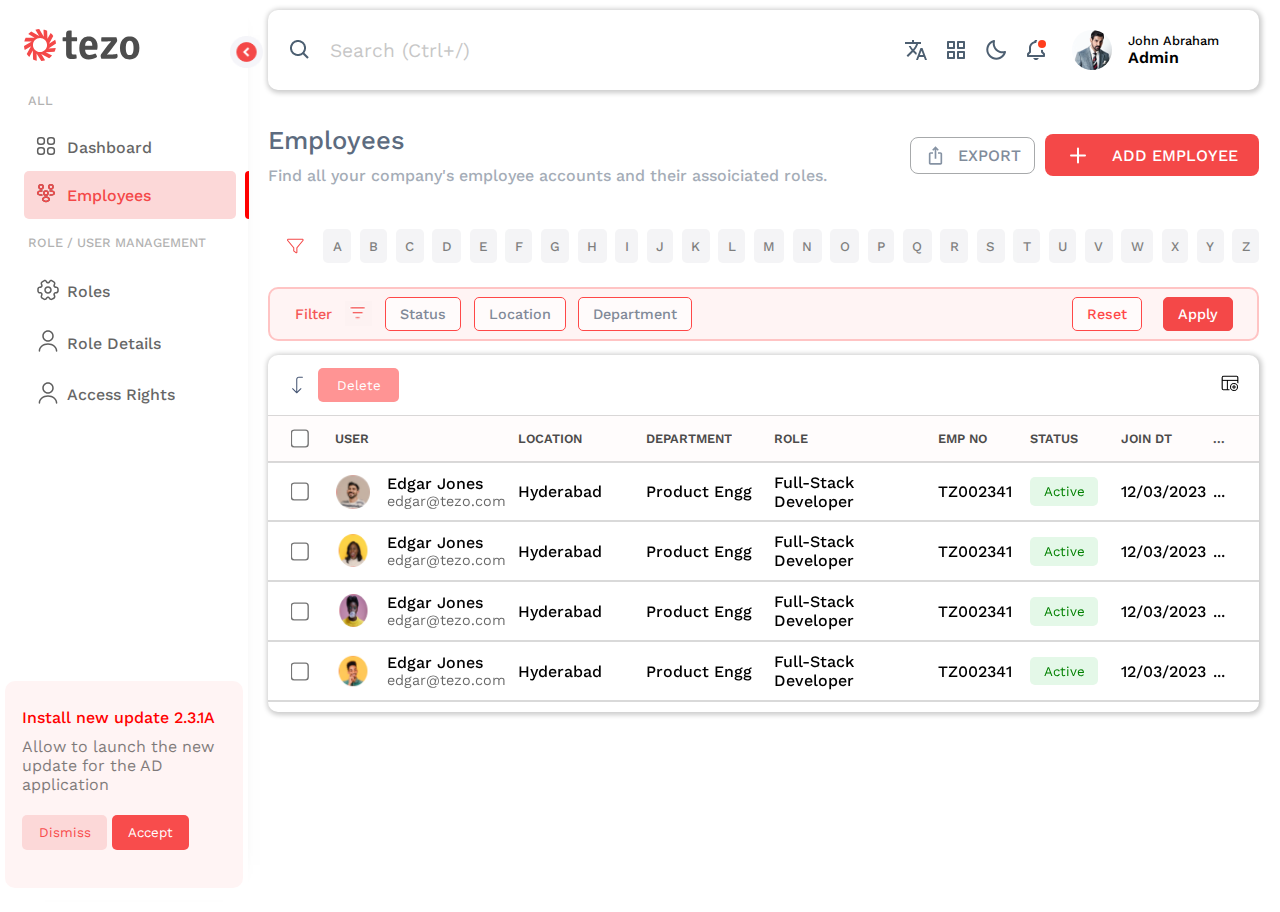
==== index.html @ 841d3f17 "updated-task-2" ====
<!DOCTYPE html>
<html lang="en">
  <head>
    <meta charset="UTF-8" />
    <meta name="viewport" content="width=device-width, initial-scale=1.0" />
    <title>Employee</title>
    <link rel="stylesheet" href="styles/style.css" />
    <link rel="stylesheet" href="styles/employee.css" />

    <!-- Importing Icons -->
    <link
      rel="stylesheet"
      href="https://cdnjs.cloudflare.com/ajax/libs/font-awesome/6.5.1/css/all.min.css"
      integrity="sha512-DTOQO9RWCH3ppGqcWaEA1BIZOC6xxalwEsw9c2QQeAIftl+Vegovlnee1c9QX4TctnWMn13TZye+giMm8e2LwA=="
      crossorigin="anonymous"
      referrerpolicy="no-referrer"
    />
  </head>
  <body>
    <div class="main-container">
      <!-- Side Panel -->
      <div class="side-panel">
        <img
          src="assets/handle.png"
          class="side-panel-collapse-btn"
          alt="collapse btn"
        />
        <!-- Logo-->

        <div class="side-panel-content">
          <div class="side-panel-header">
            <img src="assets/tezo-logo.svg" alt="tezo-logo" />
          </div>

          <!-- All -->
          <div class="side-panel-section">
            <div class="side-panel-heading">ALL</div>

            <div class="side-panel-section-selector">
              <div class="side-panel-header-container">
                <div class="svg-container">
                  <img
                    src="assets/horizontal-nav/dashboard-black.svg"
                    alt=""
                    class="svg-image svg-black"
                  />
                  <img
                    src="assets/horizontal-nav/dashboard-red.svg"
                    alt=""
                    class="svg-image svg-red"
                  />
                </div>
                <p class="side-panel-title">Dashboard</p>

              </div>
            </div>

            <div class="side-panel-section-selector">
              <a href="index.html">
                <div class="side-panel-header-container active-selector">
                  <div class="svg-container">
                    <img
                      src="assets/horizontal-nav/employees-black.svg"
                      alt=""
                      class="svg-image svg-black"
                    />
                    <img
                      src="assets/horizontal-nav/employees-red.svg"
                      alt=""
                      class="svg-image svg-red"
                    />
                  </div>
                  <p class="side-panel-title">Employees</p>

                  <div class="pseudo-side-bar"></div>
                </div>
              </a>
            </div>
          </div>

          <!-- Roles -->
          <div class="side-panel-section">
            <div class="side-panel-heading">ROLE / USER MANAGEMENT</div>
            <div class="side-panel-section-selector">
              <a href="roles.html">
                <div class="side-panel-header-container">
                  <div class="svg-container">
                    <img
                      src="assets/horizontal-nav/roles-black.svg"
                      alt=""
                      class="svg-image svg-black"
                    />
                    <img
                      src="assets/horizontal-nav/roles-red.svg"
                      alt=""
                      class="svg-image svg-red"
                    />
                  </div>
                  <p class="side-panel-title">Roles</p>
                </div>
              </a>
            </div>
            <div class="side-panel-section-selector">
              <a href="role-details.html">
                <div class="side-panel-header-container">
                  <div class="svg-container">
                    <img
                      src="assets/horizontal-nav/assign-user-black.svg"
                      alt=""
                      class="svg-image svg-black"
                    />
                    <img
                      src="assets/horizontal-nav/assign-user-red.svg"
                      alt=""
                      class="svg-image svg-red"
                    />
                  </div>
                  <p class="side-panel-title">Role Details</p>
                </div>
              </a>
            </div>

            <div class="side-panel-section-selector">
              <div class="side-panel-header-container">
                <div class="svg-container">
                  <img
                    src="assets/horizontal-nav/assign-user-black.svg"
                    alt=""
                    class="svg-image svg-black"
                  />
                  <img
                    src="assets/horizontal-nav/assign-user-red.svg"
                    alt=""
                    class="svg-image svg-red"
                  />
                </div>
                <p class="side-panel-title">Access Rights</p>
              </div>
            </div>
          </div>
        </div>
        <!-- Update -->
        <div class="side-panel-update-box">
          <p class="side-panel-update-box-heading">Install new update 2.3.1A</p>
          <p class="side-panel-update-box-desc">
            Allow to launch the new update for the AD application
          </p>
          <div class="side-panel-update-box-btn-container">
            <button class="update-btn dismiss">Dismiss</button>
            <button class="update-btn accept">Accept</button>
          </div>
        </div>
      </div>

      <!-- MainPanel -->
      <div class="main-panel">
        <!-- Search Header -->
        <div class="header-search">
          <div class="header-search-section flex">
            <img
              src="assets/bx-search.png"
              class="header-search-search-icon"
              alt="search"
            />
            <input
              type="text"
              class="header-search-box"
              placeholder="Search (Ctrl+/)"
            />
          </div>
          <div class="header-search-icons flex">
            <img src="assets/vertical-nav/language.svg" alt="lang" />
            <img src="assets/vertical-nav/categories.svg" alt="category" />
            <img src="assets/vertical-nav/mode.svg" alt="darkmode" />
            <img
              src="assets/vertical-nav/notifications.svg"
              alt="notifications"
            />
            <div class="header-search-profile">
              <img
                src="assets/profle-pic.png"
                alt="profile-pic"
                class="header-profile-img"
              />

              <div class="header-search-profile-desc">
                <p class="header-profile-name">John Abraham</p>
                <p class="header-profile-admin">Admin</p>
              </div>

              <i class="fa-solid fa-chevron-right"></i>
            </div>
          </div>
        </div>

        <!-- Employees Header -->
        <div class="employees-header">
          <div class="employees-header-content">
            <div class="employee-header-content-title">Employees</div>
            <div class="employee-header-content-desc">
              Find all your company's employee accounts and their assoiciated
              roles.
            </div>
          </div>
          <button class="employees-header-btn-export">
            <img src="assets/interface/export.svg" alt="export" />
            <p>EXPORT</p>
          </button>
          <button class="employees-header-btn-add-employee">
            <img src="assets/interface/add.svg" alt="" />
            <p>ADD EMPLOYEE</p>
          </button>
        </div>

        <!-- Filter Alphabets-->
        <div class="filter">
          <img
            src="assets/interface/filter.svg"
            class="filter-icon"
            alt="filter"
          />
          <div class="filter-alphabets flex">
            <button>A</button>
            <button>B</button>
            <button>C</button>
            <button>D</button>
            <button>E</button>
            <button>F</button>
            <button>G</button>
            <button>H</button>
            <button>I</button>
            <button>J</button>
            <button>K</button>
            <button>L</button>
            <button>M</button>
            <button>N</button>
            <button>O</button>
            <button>P</button>
            <button>Q</button>
            <button>R</button>
            <button>S</button>
            <button>T</button>
            <button>U</button>
            <button>V</button>
            <button>W</button>
            <button>X</button>
            <button>Y</button>
            <button>Z</button>
          </div>
        </div>

        <!-- Filters -->
        <div class="filter-options flex">
          <div class="filter-columns flex">
            <div><p class="filter-options-title">Filter</p></div>
            <img src="assets/filter-sort.png" alt="" />

            <button class="filter-options-btn">
              Status
              <i class="fa-solid fa-angle-down"></i>
            </button>

            <button class="filter-options-btn">
              Location
              <i class="fa-solid fa-angle-down"></i>
            </button>

            <button class="filter-options-btn">
              Department
              <i class="fa-solid fa-angle-down"></i>
            </button>
          </div>

          <div>
            <button class="filter-options-btn filter-options-reset">
              Reset
            </button>
            <button class="filter-options-btn filter-options-apply">
              Apply
            </button>
          </div>
        </div>

        <!-- Employee Table -->

        <div class="employee-table">
          <div class="employee-table-header flex">
            <div class="employee-table-header-del flex">
              <img
                src="assets/interface/arrow-turn-left-down.svg"
                alt="arrow-turn-left-down"
              />
              <button class="btn-delete">Delete</button>
            </div>

            <div class="employee-table-header-table-add">
              <img src="assets/table-add.png" alt="table-add" />
            </div>
          </div>

          <div class="employee-table-rows employee-row-heading">
            <div class="employee-table-row checkbox">
              <input type="checkbox" name="check" id="" />
            </div>
            <div class="employee-table-row">
              <p>USER</p>
              <i class="fa-solid fa-sort"></i>
            </div>
            <div class="employee-table-row flex">
              <p>LOCATION</p>
              <i class="fa-solid fa-sort"></i>
            </div>
            <div class="employee-table-row">
              <p>DEPARTMENT</p>
              <i class="fa-solid fa-sort"></i>
            </div>
            <div class="employee-table-row">
              <p>ROLE</p>
              <i class="fa-solid fa-sort"></i>
            </div>
            <div class="employee-table-row">
              <p>EMP NO</p>
              <i class="fa-solid fa-sort"></i>
            </div>
            <div class="employee-table-row">
              <p>STATUS</p>
              <i class="fa-solid fa-sort"></i>
            </div>
            <div class="employee-table-row">
              <p>JOIN DT</p>
              <i class="fa-solid fa-sort"></i>
            </div>
            <div class="employee-table-row">
              <p>...</p>
            </div>
          </div>
          <div class="employee-table-rows-section">
            <div class="employee-table-rows">
              <div class="employee-table-row checkbox">
                <input type="checkbox" name="check" id="" />
              </div>
              <div class="table-user">
                <img src="assets/user-profile-1.png" alt="user-profile-pic" />
                <div>
                  <p class="user-profile-name">Edgar Jones</p>
                  <p class="user-profile-email">edgar@tezo.com</p>
                </div>
              </div>
              <div><p class="employee-table-row-data">Hyderabad</p></div>
              <div><p class="employee-table-row-data">Product Engg</p></div>
              <div>
                <p class="employee-table-row-data">Full-Stack Developer</p>
              </div>
              <div><p class="employee-table-row-data">TZ002341</p></div>
              <div><button class="active-btn">Active</button></div>
              <div><p class="employee-table-row-data">12/03/2023</p></div>
              <div><p class="employee-table-row-data">...</p></div>
            </div>

            <div class="employee-table-rows">
              <div class="employee-table-row checkbox">
                <input type="checkbox" name="check" id="" />
              </div>
              <div class="table-user">
                <img src="assets/user-profile-2.png" alt="user-profile-pic" />
                <div>
                  <p class="user-profile-name">Edgar Jones</p>
                  <p class="user-profile-email">edgar@tezo.com</p>
                </div>
              </div>
              <div><p class="employee-table-row-data">Hyderabad</p></div>
              <div><p class="employee-table-row-data">Product Engg</p></div>
              <div>
                <p class="employee-table-row-data">Full-Stack Developer</p>
              </div>
              <div><p class="employee-table-row-data">TZ002341</p></div>
              <div><button class="active-btn">Active</button></div>
              <div><p class="employee-table-row-data">12/03/2023</p></div>
              <div><p class="employee-table-row-data">...</p></div>
            </div>

            <div class="employee-table-rows">
              <div class="employee-table-row checkbox">
                <input type="checkbox" name="check" id="" />
              </div>
              <div class="table-user">
                <img src="assets/user-profile-3.png" alt="user-profile-pic" />
                <div>
                  <p class="user-profile-name">Edgar Jones</p>
                  <p class="user-profile-email">edgar@tezo.com</p>
                </div>
              </div>
              <div><p class="employee-table-row-data">Hyderabad</p></div>
              <div><p class="employee-table-row-data">Product Engg</p></div>
              <div>
                <p class="employee-table-row-data">Full-Stack Developer</p>
              </div>
              <div><p class="employee-table-row-data">TZ002341</p></div>
              <div><button class="active-btn">Active</button></div>
              <div><p class="employee-table-row-data">12/03/2023</p></div>
              <div><p class="employee-table-row-data">...</p></div>
            </div>

            <div class="employee-table-rows">
              <div class="employee-table-row checkbox">
                <input type="checkbox" name="check" id="" />
              </div>
              <div class="table-user">
                <img src="assets/user-profile-4.png" alt="user-profile-pic" />
                <div>
                  <p class="user-profile-name">Edgar Jones</p>
                  <p class="user-profile-email">edgar@tezo.com</p>
                </div>
              </div>
              <div><p class="employee-table-row-data">Hyderabad</p></div>
              <div><p class="employee-table-row-data">Product Engg</p></div>
              <div>
                <p class="employee-table-row-data">Full-Stack Developer</p>
              </div>
              <div><p class="employee-table-row-data">TZ002341</p></div>
              <div><button class="active-btn">Active</button></div>
              <div><p class="employee-table-row-data">12/03/2023</p></div>
              <div><p class="employee-table-row-data">...</p></div>
            </div>

            <div class="employee-table-rows">
              <div class="employee-table-row checkbox">
                <input type="checkbox" name="check" id="" />
              </div>
              <div class="table-user">
                <img src="assets/user-profile-5.png" alt="user-profile-pic" />
                <div>
                  <p class="user-profile-name">Edgar Jones</p>
                  <p class="user-profile-email">edgar@tezo.com</p>
                </div>
              </div>
              <div><p class="employee-table-row-data">Hyderabad</p></div>
              <div><p class="employee-table-row-data">Product Engg</p></div>
              <div>
                <p class="employee-table-row-data">Full-Stack Developer</p>
              </div>
              <div><p class="employee-table-row-data">TZ002341</p></div>
              <div><button class="active-btn">Active</button></div>
              <div><p class="employee-table-row-data">12/03/2023</p></div>
              <div><p class="employee-table-row-data">...</p></div>
            </div>

            <div class="employee-table-rows">
              <div class="employee-table-row checkbox">
                <input type="checkbox" name="check" id="" />
              </div>
              <div class="table-user">
                <img src="assets/user-profile-1.png" alt="user-profile-pic" />
                <div>
                  <p class="user-profile-name">Edgar Jones</p>
                  <p class="user-profile-email">edgar@tezo.com</p>
                </div>
              </div>
              <div><p class="employee-table-row-data">Hyderabad</p></div>
              <div><p class="employee-table-row-data">Product Engg</p></div>
              <div>
                <p class="employee-table-row-data">Full-Stack Developer</p>
              </div>
              <div><p class="employee-table-row-data">TZ002341</p></div>
              <div><button class="active-btn">Active</button></div>
              <div><p class="employee-table-row-data">12/03/2023</p></div>
              <div><p class="employee-table-row-data">...</p></div>
            </div>

            <div class="employee-table-rows">
              <div class="employee-table-row checkbox">
                <input type="checkbox" name="check" id="" />
              </div>
              <div class="table-user">
                <img src="assets/user-profile-2.png" alt="user-profile-pic" />
                <div>
                  <p class="user-profile-name">Edgar Jones</p>
                  <p class="user-profile-email">edgar@tezo.com</p>
                </div>
              </div>
              <div><p class="employee-table-row-data">Hyderabad</p></div>
              <div><p class="employee-table-row-data">Product Engg</p></div>
              <div>
                <p class="employee-table-row-data">Full-Stack Developer</p>
              </div>
              <div><p class="employee-table-row-data">TZ002341</p></div>
              <div><button class="active-btn">Active</button></div>
              <div><p class="employee-table-row-data">12/03/2023</p></div>
              <div><p class="employee-table-row-data">...</p></div>
            </div>

            <div class="employee-table-rows">
              <div class="employee-table-row checkbox">
                <input type="checkbox" name="check" id="" />
              </div>
              <div class="table-user">
                <img src="assets/user-profile-3.png" alt="user-profile-pic" />
                <div>
                  <p class="user-profile-name">Edgar Jones</p>
                  <p class="user-profile-email">edgar@tezo.com</p>
                </div>
              </div>
              <div><p class="employee-table-row-data">Hyderabad</p></div>
              <div><p class="employee-table-row-data">Product Engg</p></div>
              <div>
                <p class="employee-table-row-data">Full-Stack Developer</p>
              </div>
              <div><p class="employee-table-row-data">TZ002341</p></div>
              <div><button class="active-btn">Active</button></div>
              <div><p class="employee-table-row-data">12/03/2023</p></div>
              <div><p class="employee-table-row-data">...</p></div>
            </div>

            <div class="employee-table-rows">
              <div class="employee-table-row checkbox">
                <input type="checkbox" name="check" id="" />
              </div>
              <div class="table-user">
                <img src="assets/user-profile-4.png" alt="user-profile-pic" />
                <div>
                  <p class="user-profile-name">Edgar Jones</p>
                  <p class="user-profile-email">edgar@tezo.com</p>
                </div>
              </div>
              <div><p class="employee-table-row-data">Hyderabad</p></div>
              <div><p class="employee-table-row-data">Product Engg</p></div>
              <div>
                <p class="employee-table-row-data">Full-Stack Developer</p>
              </div>
              <div><p class="employee-table-row-data">TZ002341</p></div>
              <div><button class="active-btn">Active</button></div>
              <div><p class="employee-table-row-data">12/03/2023</p></div>
              <div><p class="employee-table-row-data">...</p></div>
            </div>

            <div class="employee-table-rows">
              <div class="employee-table-row checkbox">
                <input type="checkbox" name="check" id="" />
              </div>
              <div class="table-user">
                <img src="assets/user-profile-5.png" alt="user-profile-pic" />
                <div>
                  <p class="user-profile-name">Edgar Jones</p>
                  <p class="user-profile-email">edgar@tezo.com</p>
                </div>
              </div>
              <div><p class="employee-table-row-data">Hyderabad</p></div>
              <div><p class="employee-table-row-data">Product Engg</p></div>
              <div>
                <p class="employee-table-row-data">Full-Stack Developer</p>
              </div>
              <div><p class="employee-table-row-data">TZ002341</p></div>
              <div><button class="active-btn">Active</button></div>
              <div><p class="employee-table-row-data">12/03/2023</p></div>
              <div><p class="employee-table-row-data">...</p></div>
            </div>
          </div>
        </div>
      </div>
    </div>
  </body>
</html>
---- styles/style.css ----
@import url("https://fonts.googleapis.com/css2?family=Poppins:ital,wght@0,100;0,200;0,300;0,400;0,500;0,600;0,700;0,800;0,900;1,100;1,200;1,300;1,400;1,500;1,600;1,700;1,800;1,900&family=Roboto:ital,wght@0,100;0,300;0,400;0,500;0,700;0,900;1,100;1,300;1,400;1,500;1,700;1,900&family=Work+Sans:ital,wght@0,100..900;1,100..900&display=swap");

* {
  margin: 0;
  padding: 0;
  box-sizing: border-box;
  font-family: "Work Sans", sans-serif;
}

body {
  scroll-behavior: smooth;
  /* overflow: hidden; */
}

a {
  text-decoration: none;
  color: black;
}
a:visited {
  color: black;
}

.main-container {
  display: grid;
  grid-template-columns: 1.2fr 5fr;
}

.flex {
  display: flex;
  align-items: center;
}

button:hover {
  cursor: not-allowed;
}

input[type="checkbox"] {
  accent-color: red;
}

/* side-panel */
.side-panel {
  display: flex;
  flex-direction: column;
  position: relative;
  justify-content: space-between;
  box-shadow: 10px 0px 25px -35px;
  height: 100vh;
}

.side-panel-collapse-btn {
  position: absolute;
  width: 13%;
  top: 4%;
  right: -6%;
}
.side-panel-collapse-btn:hover {
  cursor: pointer;
}

.side-panel-header,
.side-panel-content {
  margin: 6% 0% 5% 5%;
}

.side-panel-heading {
  margin: 1rem;
  font-size: 0.8rem;
  opacity: 30%;
  font-weight: 500;
}

.side-panel-section {
  display: flex;
  flex-direction: column;
}

.side-panel-title {
  text-align: left;
  opacity: 60%;
  font-weight: 500;
}

.side-panel-header-container {
  position: relative;
  display: grid;
  grid-template-columns: 0.7fr 3fr 0.6fr;
  align-items: center;
  padding: 5% 5%;
  margin: 0% 5%;
  border-radius: 5px;
}

.svg-container {
  position: relative;
}

.svg-container img.svg-image.svg-red {
  position: absolute;
  top: 0;
  right: 0;
  left: 0;
  bottom: 0;
  object-fit: contain;
  opacity: 0;
}

.active-selector .svg-container img.svg-image.svg-red {
  opacity: 1;
}

.side-panel-header-container:hover {
  cursor: pointer;
  background-color: #fcd8d8;
}

.active-selector {
  background-color: #fcd8d8;
}
.active-selector p{
  color: #f44848;
  opacity: 100%;
}


.pseudo-side-bar {
  position: absolute;
  width: 4px;
  height: 100%;
  top: 0%;
  right: -6%;
  content: "\00a0";
  background-color: red;
  border-top-left-radius: 20px;
  border-bottom-left-radius: 20px;
}

@media only screen and (max-width:1024px) {
    .side-panel-title{
      display: none;
    }
}

/* Update */
.side-panel-update-box {
  margin: 5% 2% 5% 2% !important;
  padding: 7%;
  border-radius: 10px;
  background-color: #fff4f4;
}

.side-panel-update-box * {
  margin: 5% 0%;
}

.side-panel-update-box-heading {
  color: red;
  text-align: left;
  font-weight: 500;
}

.side-panel-update-box-desc {
  opacity: 50%;
}

.update-btn {
  padding: 5% 8%;
  border: none;
  border-radius: 5px;
}

.dismiss {
  color: #f84c4c;
  background-color: #fcd8d8;
}

.accept {
  background-color: #f84c4c;
  color: white;
}

/* MainPanel */
.main-panel {
  margin: 1% 2%;
  height: 99vh;
}

.header-search {
  padding: 1.6% 2%;
  border-radius: 10px;
  display: flex;
  justify-content: space-between;
  align-items: center;
  height: 80px;
  box-shadow: 1px 1px 5px 2px rgba(0, 0, 0, 0.205);
}

.header-search-section {
  width: 100%;
}

.header-search-icons img {
  width: 40px;
  height: 40px;
  border-radius: 50%;
}

.header-search-icons img:hover {
  cursor: pointer;
}

.header-search-box {
  width: 100%;
  border: none;
  font-size: 1.2rem;
  padding-left: 3%;
}

.header-search-box::placeholder {
  opacity: 40%;
}

.header-search-box:focus {
  outline: none;
}

.header-search-profile {
  display: flex;
  align-items: center;
  margin-left: 1rem;
}

.header-search-profile-desc,
.header-search-profile i {
  margin-left: 1rem;
}

.header-profile-name {
  width: 6rem;
  font-size: 0.8rem;
  font-weight: 500;
}

.header-profile-admin {
  font-weight: 600;
}

.header-search-profile {
  cursor: pointer;
}

/* Employees Header */
.employees-header {
  margin: 1.5% 0% 1% 0%;
  align-items: center;
  display: flex;
  justify-content: space-between;
  padding: 2% 0%;
  gap: 1%;
  height: 100px;
}

.employees-header-content {
  margin-right: auto;
}

.employee-header-content-title {
  padding-bottom: 2%;
  font-weight: 500;
  font-size: 1.6rem;
  color: #4c5c72;
  opacity: 90%;
}

.employee-header-content-desc {
  font-size: 1rem;
  opacity: 50%;
  font-weight: 500;
  color: #4c5c72;
}

.employees-header-btn-export {
  display: flex;
  justify-content: center;
  background: white;
  gap: 10%;
  align-items: center;
  border: 1px solid#a7a9ab;
  border-radius: 0.5rem;
  height: 2.3rem;
  width: 7.8rem;
}

.employees-header-btn-export p {
  font-size: 1rem;
  color: #4c5c72;
  font-weight: 500;
  opacity: 70%;
}

.employees-header-btn-add-employee {
  display: flex;
  justify-content: center;
  background-color: #f44848;
  border: none;
  color: white;
  gap: 10%;
  border-radius: 0.5rem;
  align-items: center;
  width: 13.4rem;
  height: 2.6rem;
}

.employees-header-btn-add-employee p {
  color: white;
  opacity: 100%;
  font-size: 1rem;
  font-weight: 500;
}

/* Filter Options */
.filter-options {
  border: 2px solid #ffc4c4;
  margin: 0% 0%;
  background-color: #fff4f4;
  border-radius: 10px;
  justify-content: space-between;
  height: 3.1rem;
  padding: 2.5%;
}
.filter-columns {
  width: 60%;
  gap: 0.8rem;
}

.filter-options-title {
  font-size: 0.9rem;
  opacity: 90%;
  color: #f44848;
  font-weight: 500;
}

.filter-options-btn {
  font-size: 0.9rem;
  opacity: 70%;
  padding: 0.8rem 0.8rem;
  background-color: white;
  border-radius: 10px;
  font-weight: 500;
  color: #4c5c72;
  border: 2px solid #ffc4c4;
  padding: 8px 14px;
  border: 1px solid red;
  border-radius: 5px;
}

.filter-options-reset {
  background-color: white;
  color: red;
}

.filter-options-apply {
  margin-left: 1rem;
  background-color: #f44848;
  color: white;
  opacity: 100%;
  border: 1px solid #f44848;
}
---- styles/employee.css ----
/* Filter */

.filter {
  height: 62px;
  display: flex;
  align-items: center;
  margin-bottom: 1%;
}

.filter-icon {
  margin: 3px 10px;
}

.filter-alphabets {
  width: 100%;
  justify-content: space-between;
}

.filter-alphabets button {
  align-items: center;
  padding: 1% 1%;
  background-color: rgb(234, 235, 238);
  border-radius: 5px;
  opacity: 50%;
  font-weight: 500;
  border: none;
}

.filter-alphabets button:hover {
  cursor: pointer;
  background-color: #f44848;
  opacity: 100%;
  color: white;
}


/* Employee Table */
.employee-table {
  margin: 1.5% 0%;
  box-shadow: 1px 1px 5px 2px rgba(0, 0, 0, 0.205);
  border-radius: 10px;
}

.employee-table-header {
  display: flex;
  flex-direction: row;
  justify-content: space-between;
  padding: 0.3% 2%;
}

.employee-table-header-del {
  width: 100%;
}

.btn-delete {
  margin: 10px;
  padding: 1% 2%;
  border-radius: 5px;
  border: none;
  color: white;
  background-color: #ff9494;
}

.btn-delete:hover {
  background-color: #f44848;
}

.employee-table-rows-section {
  width: 100%;
  height: 250px;
  overflow: scroll;
  overflow-x: hidden;
  position: relative;
}

.employee-table-rows-section::-webkit-scrollbar {
  width: 3px;
  color: red;
}

.employee-table-rows-section::-webkit-scrollbar-track {
  background: transparent;
}

.employee-table-rows-section::-webkit-scrollbar-thumb {
  background: red;
  border-radius: 10px;
}

.employee-table-rows {
  display: grid;
  grid-template-columns: 0.4fr 2fr repeat(2, 1.4fr) 1.8fr repeat(3, 1fr) 0.4fr;
  padding: 1% 1% 1% 3%;
  border: 1px solid rgba(128, 128, 128, 0.3);
  border-left: none;
  border-right: none;

  justify-content: space-between;
  align-items: center;
}

.employee-row-heading {
  top: 0%;
  left: 0%;
  position: sticky;
  padding: 1.5% 1% 1.5% 3%;
  background-color: #fffcfc;
}

.employee-table-row {
  gap: 1rem;
}

.table-user img {
  margin-right: 1rem;
  border-radius: 50%;
}

.employee-table-row p {
  font-size: 0.8rem;
  font-weight: 600;
  opacity: 70%;
}

.checkbox {
  scale: 1.4;
}

.employee-table-row {
  display: flex;
}

.table-user {
  display: flex;
}

.user-profile-name,
.employee-table-row-data,
.user-profile-email .active-btn {
  font-weight: 500;
}

.table-user img{
  width: 36px;
  height: 36px;
}

.user-profile-email {
  font-size: 0.9rem;
  opacity: 60%;
}

.active-btn {
  padding: 7.5% 15%;
  border: none;
  border-radius: 5px;
  color: green;
  background-color: #e4f8e8;
}

.employee-table-rows:hover {
  background-color: #fff4f4;
  cursor: pointer;
}
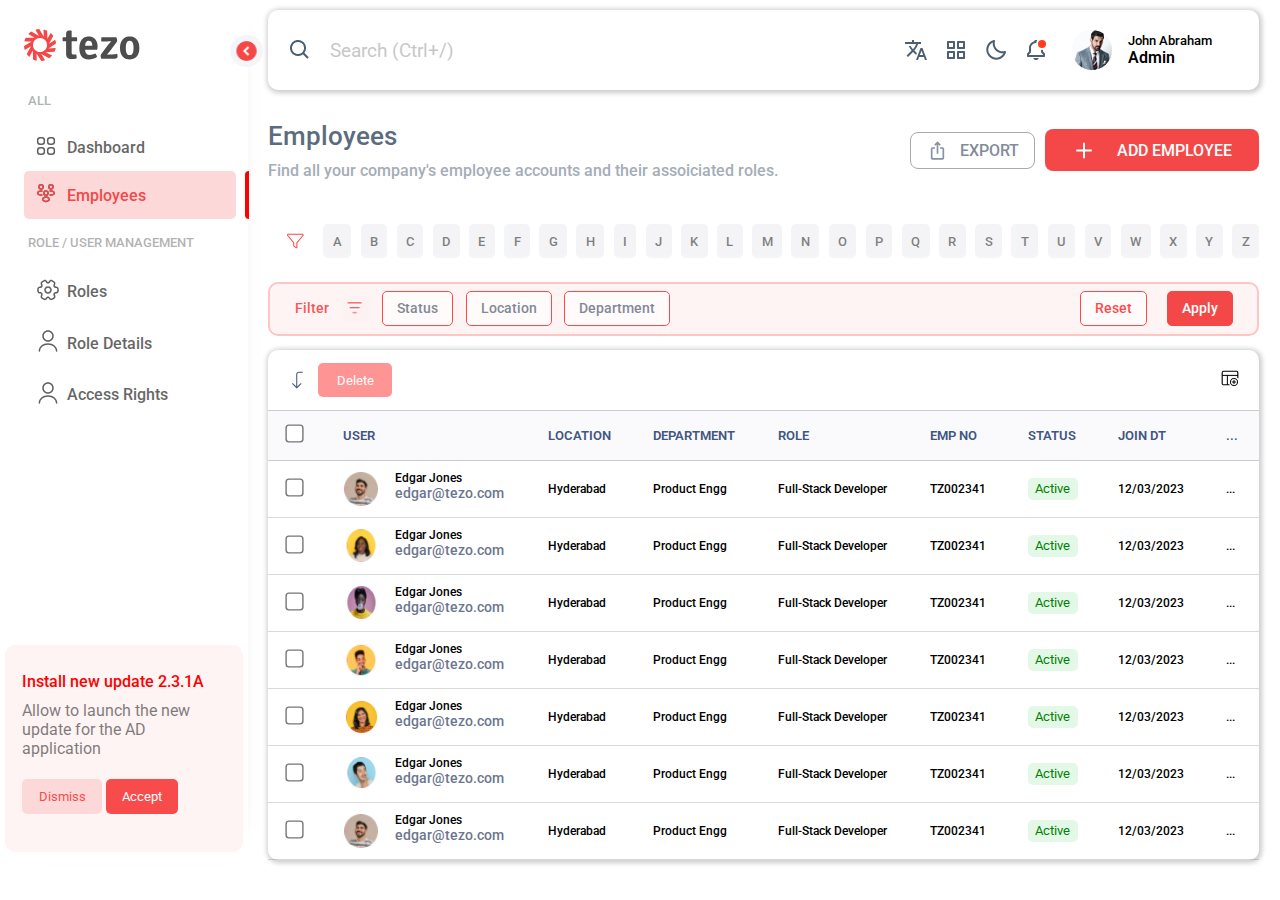
==== commit 94942a70: "modified employee table" ====
--- a/index.html
+++ b/index.html
@@ -51,7 +51,6 @@
                   />
                 </div>
                 <p class="side-panel-title">Dashboard</p>
-
               </div>
             </div>
 
@@ -283,9 +282,11 @@
 
         <!-- Employee Table -->
 
-        <div class="employee-table">
-          <div class="employee-table-header flex">
-            <div class="employee-table-header-del flex">
+        
+
+        <div class="employee-table-section">
+          <div class="employee-table-section-header flex">
+            <div class="employee-table-section-header-del flex">
               <img
                 src="assets/interface/arrow-turn-left-down.svg"
                 alt="arrow-turn-left-down"
@@ -293,267 +294,190 @@
               <button class="btn-delete">Delete</button>
             </div>
 
-            <div class="employee-table-header-table-add">
+            <div class="employee-table-section-header-table-add">
               <img src="assets/table-add.png" alt="table-add" />
             </div>
           </div>
 
-          <div class="employee-table-rows employee-row-heading">
-            <div class="employee-table-row checkbox">
-              <input type="checkbox" name="check" id="" />
-            </div>
-            <div class="employee-table-row">
-              <p>USER</p>
-              <i class="fa-solid fa-sort"></i>
-            </div>
-            <div class="employee-table-row flex">
-              <p>LOCATION</p>
-              <i class="fa-solid fa-sort"></i>
-            </div>
-            <div class="employee-table-row">
-              <p>DEPARTMENT</p>
-              <i class="fa-solid fa-sort"></i>
-            </div>
-            <div class="employee-table-row">
-              <p>ROLE</p>
-              <i class="fa-solid fa-sort"></i>
-            </div>
-            <div class="employee-table-row">
-              <p>EMP NO</p>
-              <i class="fa-solid fa-sort"></i>
-            </div>
-            <div class="employee-table-row">
-              <p>STATUS</p>
-              <i class="fa-solid fa-sort"></i>
-            </div>
-            <div class="employee-table-row">
-              <p>JOIN DT</p>
-              <i class="fa-solid fa-sort"></i>
-            </div>
-            <div class="employee-table-row">
-              <p>...</p>
-            </div>
-          </div>
-          <div class="employee-table-rows-section">
-            <div class="employee-table-rows">
-              <div class="employee-table-row checkbox">
-                <input type="checkbox" name="check" id="" />
-              </div>
-              <div class="table-user">
-                <img src="assets/user-profile-1.png" alt="user-profile-pic" />
-                <div>
-                  <p class="user-profile-name">Edgar Jones</p>
-                  <p class="user-profile-email">edgar@tezo.com</p>
-                </div>
-              </div>
-              <div><p class="employee-table-row-data">Hyderabad</p></div>
-              <div><p class="employee-table-row-data">Product Engg</p></div>
-              <div>
-                <p class="employee-table-row-data">Full-Stack Developer</p>
-              </div>
-              <div><p class="employee-table-row-data">TZ002341</p></div>
-              <div><button class="active-btn">Active</button></div>
-              <div><p class="employee-table-row-data">12/03/2023</p></div>
-              <div><p class="employee-table-row-data">...</p></div>
-            </div>
-
-            <div class="employee-table-rows">
-              <div class="employee-table-row checkbox">
-                <input type="checkbox" name="check" id="" />
-              </div>
-              <div class="table-user">
-                <img src="assets/user-profile-2.png" alt="user-profile-pic" />
-                <div>
-                  <p class="user-profile-name">Edgar Jones</p>
-                  <p class="user-profile-email">edgar@tezo.com</p>
-                </div>
-              </div>
-              <div><p class="employee-table-row-data">Hyderabad</p></div>
-              <div><p class="employee-table-row-data">Product Engg</p></div>
-              <div>
-                <p class="employee-table-row-data">Full-Stack Developer</p>
-              </div>
-              <div><p class="employee-table-row-data">TZ002341</p></div>
-              <div><button class="active-btn">Active</button></div>
-              <div><p class="employee-table-row-data">12/03/2023</p></div>
-              <div><p class="employee-table-row-data">...</p></div>
-            </div>
-
-            <div class="employee-table-rows">
-              <div class="employee-table-row checkbox">
-                <input type="checkbox" name="check" id="" />
-              </div>
-              <div class="table-user">
-                <img src="assets/user-profile-3.png" alt="user-profile-pic" />
-                <div>
-                  <p class="user-profile-name">Edgar Jones</p>
-                  <p class="user-profile-email">edgar@tezo.com</p>
-                </div>
-              </div>
-              <div><p class="employee-table-row-data">Hyderabad</p></div>
-              <div><p class="employee-table-row-data">Product Engg</p></div>
-              <div>
-                <p class="employee-table-row-data">Full-Stack Developer</p>
-              </div>
-              <div><p class="employee-table-row-data">TZ002341</p></div>
-              <div><button class="active-btn">Active</button></div>
-              <div><p class="employee-table-row-data">12/03/2023</p></div>
-              <div><p class="employee-table-row-data">...</p></div>
-            </div>
-
-            <div class="employee-table-rows">
-              <div class="employee-table-row checkbox">
-                <input type="checkbox" name="check" id="" />
-              </div>
-              <div class="table-user">
-                <img src="assets/user-profile-4.png" alt="user-profile-pic" />
-                <div>
-                  <p class="user-profile-name">Edgar Jones</p>
-                  <p class="user-profile-email">edgar@tezo.com</p>
-                </div>
-              </div>
-              <div><p class="employee-table-row-data">Hyderabad</p></div>
-              <div><p class="employee-table-row-data">Product Engg</p></div>
-              <div>
-                <p class="employee-table-row-data">Full-Stack Developer</p>
-              </div>
-              <div><p class="employee-table-row-data">TZ002341</p></div>
-              <div><button class="active-btn">Active</button></div>
-              <div><p class="employee-table-row-data">12/03/2023</p></div>
-              <div><p class="employee-table-row-data">...</p></div>
-            </div>
-
-            <div class="employee-table-rows">
-              <div class="employee-table-row checkbox">
-                <input type="checkbox" name="check" id="" />
-              </div>
-              <div class="table-user">
-                <img src="assets/user-profile-5.png" alt="user-profile-pic" />
-                <div>
-                  <p class="user-profile-name">Edgar Jones</p>
-                  <p class="user-profile-email">edgar@tezo.com</p>
-                </div>
-              </div>
-              <div><p class="employee-table-row-data">Hyderabad</p></div>
-              <div><p class="employee-table-row-data">Product Engg</p></div>
-              <div>
-                <p class="employee-table-row-data">Full-Stack Developer</p>
-              </div>
-              <div><p class="employee-table-row-data">TZ002341</p></div>
-              <div><button class="active-btn">Active</button></div>
-              <div><p class="employee-table-row-data">12/03/2023</p></div>
-              <div><p class="employee-table-row-data">...</p></div>
-            </div>
-
-            <div class="employee-table-rows">
-              <div class="employee-table-row checkbox">
-                <input type="checkbox" name="check" id="" />
-              </div>
-              <div class="table-user">
-                <img src="assets/user-profile-1.png" alt="user-profile-pic" />
-                <div>
-                  <p class="user-profile-name">Edgar Jones</p>
-                  <p class="user-profile-email">edgar@tezo.com</p>
-                </div>
-              </div>
-              <div><p class="employee-table-row-data">Hyderabad</p></div>
-              <div><p class="employee-table-row-data">Product Engg</p></div>
-              <div>
-                <p class="employee-table-row-data">Full-Stack Developer</p>
-              </div>
-              <div><p class="employee-table-row-data">TZ002341</p></div>
-              <div><button class="active-btn">Active</button></div>
-              <div><p class="employee-table-row-data">12/03/2023</p></div>
-              <div><p class="employee-table-row-data">...</p></div>
-            </div>
-
-            <div class="employee-table-rows">
-              <div class="employee-table-row checkbox">
-                <input type="checkbox" name="check" id="" />
-              </div>
-              <div class="table-user">
-                <img src="assets/user-profile-2.png" alt="user-profile-pic" />
-                <div>
-                  <p class="user-profile-name">Edgar Jones</p>
-                  <p class="user-profile-email">edgar@tezo.com</p>
-                </div>
-              </div>
-              <div><p class="employee-table-row-data">Hyderabad</p></div>
-              <div><p class="employee-table-row-data">Product Engg</p></div>
-              <div>
-                <p class="employee-table-row-data">Full-Stack Developer</p>
-              </div>
-              <div><p class="employee-table-row-data">TZ002341</p></div>
-              <div><button class="active-btn">Active</button></div>
-              <div><p class="employee-table-row-data">12/03/2023</p></div>
-              <div><p class="employee-table-row-data">...</p></div>
-            </div>
-
-            <div class="employee-table-rows">
-              <div class="employee-table-row checkbox">
-                <input type="checkbox" name="check" id="" />
-              </div>
-              <div class="table-user">
-                <img src="assets/user-profile-3.png" alt="user-profile-pic" />
-                <div>
-                  <p class="user-profile-name">Edgar Jones</p>
-                  <p class="user-profile-email">edgar@tezo.com</p>
-                </div>
-              </div>
-              <div><p class="employee-table-row-data">Hyderabad</p></div>
-              <div><p class="employee-table-row-data">Product Engg</p></div>
-              <div>
-                <p class="employee-table-row-data">Full-Stack Developer</p>
-              </div>
-              <div><p class="employee-table-row-data">TZ002341</p></div>
-              <div><button class="active-btn">Active</button></div>
-              <div><p class="employee-table-row-data">12/03/2023</p></div>
-              <div><p class="employee-table-row-data">...</p></div>
-            </div>
-
-            <div class="employee-table-rows">
-              <div class="employee-table-row checkbox">
-                <input type="checkbox" name="check" id="" />
-              </div>
-              <div class="table-user">
-                <img src="assets/user-profile-4.png" alt="user-profile-pic" />
-                <div>
-                  <p class="user-profile-name">Edgar Jones</p>
-                  <p class="user-profile-email">edgar@tezo.com</p>
-                </div>
-              </div>
-              <div><p class="employee-table-row-data">Hyderabad</p></div>
-              <div><p class="employee-table-row-data">Product Engg</p></div>
-              <div>
-                <p class="employee-table-row-data">Full-Stack Developer</p>
-              </div>
-              <div><p class="employee-table-row-data">TZ002341</p></div>
-              <div><button class="active-btn">Active</button></div>
-              <div><p class="employee-table-row-data">12/03/2023</p></div>
-              <div><p class="employee-table-row-data">...</p></div>
-            </div>
-
-            <div class="employee-table-rows">
-              <div class="employee-table-row checkbox">
-                <input type="checkbox" name="check" id="" />
-              </div>
-              <div class="table-user">
-                <img src="assets/user-profile-5.png" alt="user-profile-pic" />
-                <div>
-                  <p class="user-profile-name">Edgar Jones</p>
-                  <p class="user-profile-email">edgar@tezo.com</p>
-                </div>
-              </div>
-              <div><p class="employee-table-row-data">Hyderabad</p></div>
-              <div><p class="employee-table-row-data">Product Engg</p></div>
-              <div>
-                <p class="employee-table-row-data">Full-Stack Developer</p>
-              </div>
-              <div><p class="employee-table-row-data">TZ002341</p></div>
-              <div><button class="active-btn">Active</button></div>
-              <div><p class="employee-table-row-data">12/03/2023</p></div>
-              <div><p class="employee-table-row-data">...</p></div>
-            </div>
+          <div class="employee-rows-section">
+            <table class="employee-table">
+              <thead>
+                <tr class="employee-table-row employee-table-row-heading">
+                  <th><input type="checkbox" name="check" /></th>
+                  <th>USER <i class="fa-solid fa-sort"></i></th>
+                  <th>LOCATION <i class="fa-solid fa-sort"></i></th>
+                  <th>DEPARTMENT <i class="fa-solid fa-sort"></i></th>
+                  <th>ROLE <i class="fa-solid fa-sort"></i></th>
+                  <th>EMP NO <i class="fa-solid fa-sort"></i></th>
+                  <th>STATUS <i class="fa-solid fa-sort"></i></th>
+                  <th>JOIN DT <i class="fa-solid fa-sort"></i></th>
+                  <th>...</th>
+                </tr>
+              </thead>
+
+              <tbody class="employee-table-data">
+                <tr class="employee-table-row">
+                  <td><input type="checkbox" name="check" /></td>
+                  <td>
+                    <div class="table-user">
+                      <img
+                        src="assets/user-profile-1.png"
+                        alt="user-profile-pic"
+                      />
+                      <div>
+                        <p class="user-profile-name">Edgar Jones</p>
+                        <p class="user-profile-email">edgar@tezo.com</p>
+                      </div>
+                    </div>
+                  </td>
+                  <td>Hyderabad</td>
+                  <td>Product Engg</td>
+                  <td>Full-Stack Developer</td>
+                  <td>TZ002341</td>
+                  <td><button class="status-btn">Active</button></td>
+                  <td>12/03/2023</td>
+                  <td>...</td>
+                </tr>
+
+                <tr class="employee-table-row">
+                  <td><input type="checkbox" name="check"/></td>
+                  <td>
+                    <div class="table-user">
+                      <img
+                        src="assets/user-profile-2.png"
+                        alt="user-profile-pic"
+                      />
+                      <div>
+                        <p class="user-profile-name">Edgar Jones</p>
+                        <p class="user-profile-email">edgar@tezo.com</p>
+                      </div>
+                    </div>
+                  </td>
+                  <td>Hyderabad</td>
+                  <td>Product Engg</td>
+                  <td>Full-Stack Developer</td>
+                  <td>TZ002341</td>
+                  <td><button class="status-btn">Active</button></td>
+                  <td>12/03/2023</td>
+                  <td>...</td>
+                </tr>
+
+                <tr class="employee-table-row">
+                  <td><input type="checkbox" name="check"/></td>
+                  <td>
+                    <div class="table-user">
+                      <img
+                        src="assets/user-profile-3.png"
+                        alt="user-profile-pic"
+                      />
+                      <div>
+                        <p class="user-profile-name">Edgar Jones</p>
+                        <p class="user-profile-email">edgar@tezo.com</p>
+                      </div>
+                    </div>
+                  </td>
+                  <td>Hyderabad</td>
+                  <td>Product Engg</td>
+                  <td>Full-Stack Developer</td>
+                  <td>TZ002341</td>
+                  <td><button class="status-btn">Active</button></td>
+                  <td>12/03/2023</td>
+                  <td>...</td>
+                </tr>
+
+                <tr class="employee-table-row">
+                  <td><input type="checkbox" name="check"/></td>
+                  <td>
+                    <div class="table-user">
+                      <img
+                        src="assets/user-profile-4.png"
+                        alt="user-profile-pic"
+                      />
+                      <div>
+                        <p class="user-profile-name">Edgar Jones</p>
+                        <p class="user-profile-email">edgar@tezo.com</p>
+                      </div>
+                    </div>
+                  </td>
+                  <td>Hyderabad</td>
+                  <td>Product Engg</td>
+                  <td>Full-Stack Developer</td>
+                  <td>TZ002341</td>
+                  <td><button class="status-btn">Active</button></td>
+                  <td>12/03/2023</td>
+                  <td>...</td>
+                </tr>
+
+                <tr class="employee-table-row">
+                  <td><input type="checkbox" name="check"/></td>
+                  <td>
+                    <div class="table-user">
+                      <img
+                        src="assets/user-profile-5.png"
+                        alt="user-profile-pic"
+                      />
+                      <div>
+                        <p class="user-profile-name">Edgar Jones</p>
+                        <p class="user-profile-email">edgar@tezo.com</p>
+                      </div>
+                    </div>
+                  </td>
+                  <td>Hyderabad</td>
+                  <td>Product Engg</td>
+                  <td>Full-Stack Developer</td>
+                  <td>TZ002341</td>
+                  <td><button class="status-btn">Active</button></td>
+                  <td>12/03/2023</td>
+                  <td>...</td>
+                </tr>
+
+                <tr class="employee-table-row">
+                  <td><input type="checkbox" name="check"/></td>
+                  <td>
+                    <div class="table-user">
+                      <img
+                        src="assets/user-profile-6.png"
+                        alt="user-profile-pic"
+                      />
+                      <div>
+                        <p class="user-profile-name">Edgar Jones</p>
+                        <p class="user-profile-email">edgar@tezo.com</p>
+                      </div>
+                    </div>
+                  </td>
+                  <td>Hyderabad</td>
+                  <td>Product Engg</td>
+                  <td>Full-Stack Developer</td>
+                  <td>TZ002341</td>
+                  <td><button class="status-btn">Active</button></td>
+                  <td>12/03/2023</td>
+                  <td>...</td>
+                </tr>
+
+                <tr class="employee-table-row">
+                  <td><input type="checkbox" name="check"/></td>
+                  <td>
+                    <div class="table-user">
+                      <img
+                        src="assets/user-profile-1.png"
+                        alt="user-profile-pic"
+                      />
+                      <div>
+                        <p class="user-profile-name">Edgar Jones</p>
+                        <p class="user-profile-email">edgar@tezo.com</p>
+                      </div>
+                    </div>
+                  </td>
+                  <td>Hyderabad</td>
+                  <td>Product Engg</td>
+                  <td>Full-Stack Developer</td>
+                  <td>TZ002341</td>
+                  <td><button class="status-btn">Active</button></td>
+                  <td>12/03/2023</td>
+                  <td>...</td>
+                </tr>
+              </tbody>
+            </table>
           </div>
         </div>
       </div>
--- a/styles/style.css
+++ b/styles/style.css
@@ -4,7 +4,7 @@
   margin: 0;
   padding: 0;
   box-sizing: border-box;
-  font-family: "Work Sans", sans-serif;
+  font-family: "Roboto", sans-serif;
 }
 
 body {
@@ -45,7 +45,7 @@
   position: relative;
   justify-content: space-between;
   box-shadow: 10px 0px 25px -35px;
-  height: 100vh;
+  height: 96vh;
 }
 
 .side-panel-collapse-btn {
@@ -182,7 +182,7 @@
 /* MainPanel */
 .main-panel {
   margin: 1% 2%;
-  height: 99vh;
+  height: 96vh;
 }
 
 .header-search {
@@ -251,7 +251,7 @@
 
 /* Employees Header */
 .employees-header {
-  margin: 1.5% 0% 1% 0%;
+  margin: 1% 0% 1% 0%;
   align-items: center;
   display: flex;
   justify-content: space-between;
--- a/styles/employee.css
+++ b/styles/employee.css
@@ -35,20 +35,21 @@
 
 
 /* Employee Table */
-.employee-table {
+
+.employee-table-section {
   margin: 1.5% 0%;
   box-shadow: 1px 1px 5px 2px rgba(0, 0, 0, 0.205);
   border-radius: 10px;
 }
 
-.employee-table-header {
+.employee-table-section-header {
   display: flex;
   flex-direction: row;
   justify-content: space-between;
   padding: 0.3% 2%;
 }
 
-.employee-table-header-del {
+.employee-table-section-header-del {
   width: 100%;
 }
 
@@ -65,69 +66,69 @@
   background-color: #f44848;
 }
 
-.employee-table-rows-section {
-  width: 100%;
-  height: 250px;
-  overflow: scroll;
-  overflow-x: hidden;
-  position: relative;
+.employee-rows-section {
+  height: calc(100vh - 450px);
+  overflow-y: auto;
 }
 
-.employee-table-rows-section::-webkit-scrollbar {
+.employee-table {
+  width: 100%;
+  font-size: 12px;
+  font-weight: 500;
+  border-collapse: collapse;
+}
+
+.employee-table-row th,
+.employee-table-row td {
+  white-space: nowrap;
+  padding: 10px 20px;
+}
+
+.employee-table-row {
+  border: 1px solid rgba(128, 128, 128, 0.3);
+  border-left: none;
+  border-right: none;
+
+}
+
+.employee-rows-section::-webkit-scrollbar {
+  height: 3px;
   width: 3px;
   color: red;
 }
 
-.employee-table-rows-section::-webkit-scrollbar-track {
+.employee-rows-section::-webkit-scrollbar-track {
   background: transparent;
+  margin-top: 3.125rem;
 }
 
-.employee-table-rows-section::-webkit-scrollbar-thumb {
+.employee-rows-section::-webkit-scrollbar-thumb {
   background: red;
   border-radius: 10px;
+  display: flex;
 }
 
-.employee-table-rows {
-  display: grid;
-  grid-template-columns: 0.4fr 2fr repeat(2, 1.4fr) 1.8fr repeat(3, 1fr) 0.4fr;
-  padding: 1% 1% 1% 3%;
-  border: 1px solid rgba(128, 128, 128, 0.3);
-  border-left: none;
-  border-right: none;
-
-  justify-content: space-between;
-  align-items: center;
+.employee-table thead{
+  position: sticky;
+  top: 0;
+  font-size: 0.8rem;
+  font-weight: 100;
+  opacity: 100%;
+  height: 3.125rem;
+  text-align: left;
+  background-color: rgba(250,250,252,1);
+  z-index: 2;
+  box-shadow:0 -1px #ccc,0 1px #ccc;
 }
 
-.employee-row-heading {
-  top: 0%;
-  left: 0%;
-  position: sticky;
-  padding: 1.5% 1% 1.5% 3%;
-  background-color: #fffcfc;
-}
-
-.employee-table-row {
-  gap: 1rem;
-}
 
 .table-user img {
   margin-right: 1rem;
   border-radius: 50%;
 }
 
-.employee-table-row p {
-  font-size: 0.8rem;
-  font-weight: 600;
-  opacity: 70%;
-}
-
-.checkbox {
+.employee-table-row input {
   scale: 1.4;
-}
-
-.employee-table-row {
-  display: flex;
 }
 
 .table-user {
@@ -135,22 +136,30 @@
 }
 
 .user-profile-name,
-.employee-table-row-data,
-.user-profile-email .active-btn {
+.user-profile-email,
+.active-btn {
   font-weight: 500;
 }
 
-.table-user img{
+th {
+  text-align: left;
+  font-weight: 600;
+  opacity: 100%;
+  color: #415682;
+}
+
+.table-user img {
   width: 36px;
   height: 36px;
 }
 
 .user-profile-email {
   font-size: 0.9rem;
-  opacity: 60%;
+  color: #5b6883;
+  opacity: 90%;
 }
 
-.active-btn {
+.status-btn {
   padding: 7.5% 15%;
   border: none;
   border-radius: 5px;
@@ -158,7 +167,8 @@
   background-color: #e4f8e8;
 }
 
-.employee-table-rows:hover {
+.employee-table-row:hover {
   background-color: #fff4f4;
   cursor: pointer;
-}+  border-radius: 25px;
+}
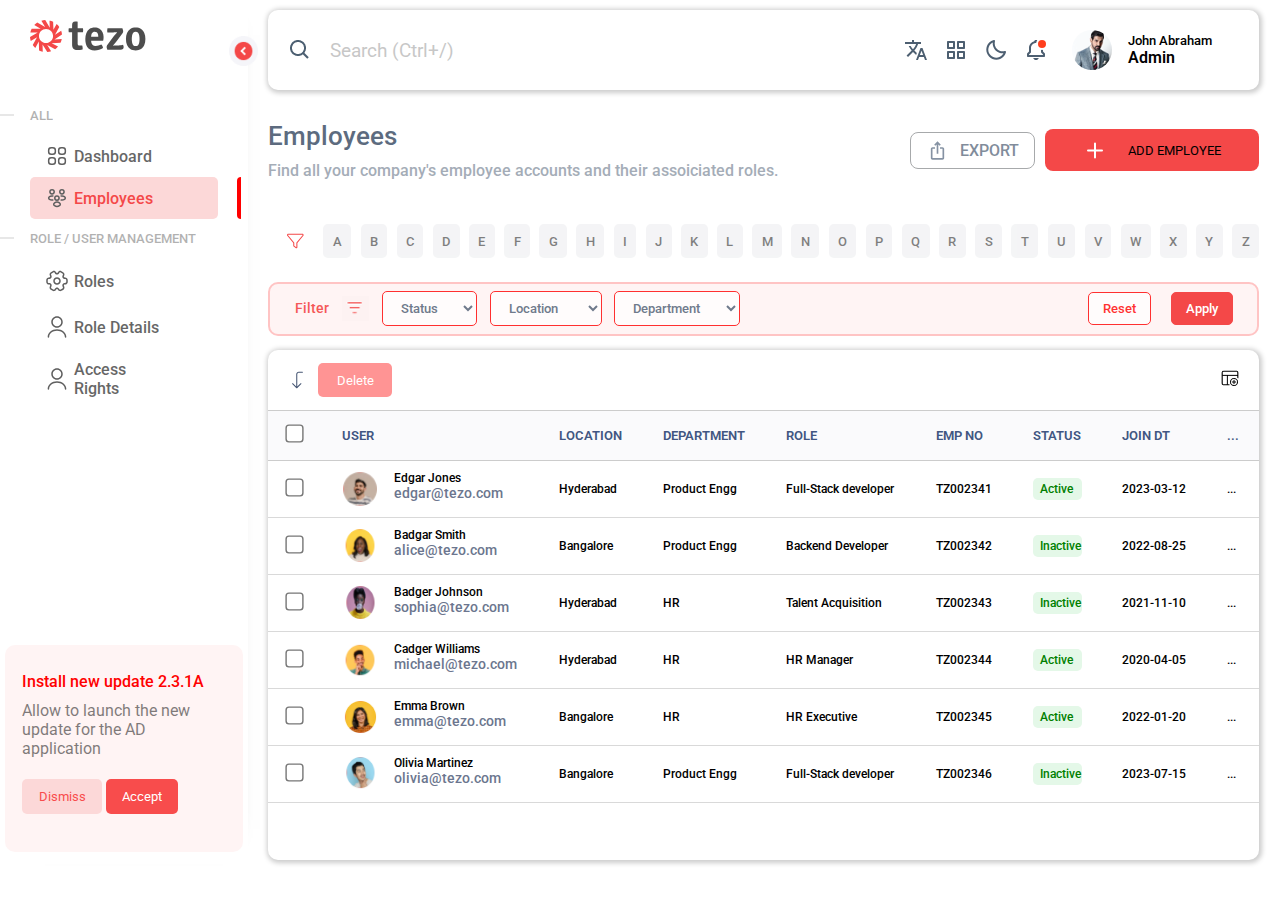
==== commit 8f1f5e0b: "javascript added" ====
--- a/index.html
+++ b/index.html
@@ -17,37 +17,29 @@
     />
   </head>
   <body>
-    <div class="main-container">
+    <div class="main-container" id="main-container">
       <!-- Side Panel -->
       <div class="side-panel">
-        <img
-          src="assets/handle.png"
-          class="side-panel-collapse-btn"
-          alt="collapse btn"
-        />
         <!-- Logo-->
+        <div class="side-panel-header">
+          <img src="assets/tezo-logo.svg" class="logo-img" alt="tezo-logo" />
+        </div>
 
         <div class="side-panel-content">
-          <div class="side-panel-header">
-            <img src="assets/tezo-logo.svg" alt="tezo-logo" />
-          </div>
-
           <!-- All -->
           <div class="side-panel-section">
-            <div class="side-panel-heading">ALL</div>
+            <div class="side-panel-heading">
+              ALL
+              <hr class="side-panel-bar" />
+            </div>
 
             <div class="side-panel-section-selector">
-              <div class="side-panel-header-container">
+              <div class="side-panel-header-container active">
                 <div class="svg-container">
                   <img
                     src="assets/horizontal-nav/dashboard-black.svg"
                     alt=""
                     class="svg-image svg-black"
-                  />
-                  <img
-                    src="assets/horizontal-nav/dashboard-red.svg"
-                    alt=""
-                    class="svg-image svg-red"
                   />
                 </div>
                 <p class="side-panel-title">Dashboard</p>
@@ -63,11 +55,6 @@
                       alt=""
                       class="svg-image svg-black"
                     />
-                    <img
-                      src="assets/horizontal-nav/employees-red.svg"
-                      alt=""
-                      class="svg-image svg-red"
-                    />
                   </div>
                   <p class="side-panel-title">Employees</p>
 
@@ -79,7 +66,10 @@
 
           <!-- Roles -->
           <div class="side-panel-section">
-            <div class="side-panel-heading">ROLE / USER MANAGEMENT</div>
+            <div class="side-panel-heading">
+              <hr class="side-panel-bar" />
+              ROLE / USER MANAGEMENT
+            </div>
             <div class="side-panel-section-selector">
               <a href="roles.html">
                 <div class="side-panel-header-container">
@@ -89,13 +79,11 @@
                       alt=""
                       class="svg-image svg-black"
                     />
-                    <img
-                      src="assets/horizontal-nav/roles-red.svg"
-                      alt=""
-                      class="svg-image svg-red"
-                    />
                   </div>
                   <p class="side-panel-title">Roles</p>
+                  <i
+                    class="fa-solid fa-chevron-right side-panel-logo-right"
+                  ></i>
                 </div>
               </a>
             </div>
@@ -108,13 +96,11 @@
                       alt=""
                       class="svg-image svg-black"
                     />
-                    <img
-                      src="assets/horizontal-nav/assign-user-red.svg"
-                      alt=""
-                      class="svg-image svg-red"
-                    />
                   </div>
                   <p class="side-panel-title">Role Details</p>
+                  <i
+                    class="fa-solid fa-chevron-right side-panel-logo-right"
+                  ></i>
                 </div>
               </a>
             </div>
@@ -127,13 +113,9 @@
                     alt=""
                     class="svg-image svg-black"
                   />
-                  <img
-                    src="assets/horizontal-nav/assign-user-red.svg"
-                    alt=""
-                    class="svg-image svg-red"
-                  />
                 </div>
                 <p class="side-panel-title">Access Rights</p>
+                <i class="fa-solid fa-chevron-right side-panel-logo-right"></i>
               </div>
             </div>
           </div>
@@ -153,6 +135,12 @@
 
       <!-- MainPanel -->
       <div class="main-panel">
+        <img
+          src="assets/handle.png"
+          class="side-panel-collapse-btn"
+          alt="collapse btn"
+          onclick="sidePanelToggle()"
+        />
         <!-- Search Header -->
         <div class="header-search">
           <div class="header-search-section flex">
@@ -201,13 +189,13 @@
               roles.
             </div>
           </div>
-          <button class="employees-header-btn-export">
+          <button class="employees-header-btn-export" onclick="exportToCSV()">
             <img src="assets/interface/export.svg" alt="export" />
             <p>EXPORT</p>
           </button>
           <button class="employees-header-btn-add-employee">
             <img src="assets/interface/add.svg" alt="" />
-            <p>ADD EMPLOYEE</p>
+            <a href="add-employee.html">ADD EMPLOYEE</a>
           </button>
         </div>
 
@@ -218,34 +206,7 @@
             class="filter-icon"
             alt="filter"
           />
-          <div class="filter-alphabets flex">
-            <button>A</button>
-            <button>B</button>
-            <button>C</button>
-            <button>D</button>
-            <button>E</button>
-            <button>F</button>
-            <button>G</button>
-            <button>H</button>
-            <button>I</button>
-            <button>J</button>
-            <button>K</button>
-            <button>L</button>
-            <button>M</button>
-            <button>N</button>
-            <button>O</button>
-            <button>P</button>
-            <button>Q</button>
-            <button>R</button>
-            <button>S</button>
-            <button>T</button>
-            <button>U</button>
-            <button>V</button>
-            <button>W</button>
-            <button>X</button>
-            <button>Y</button>
-            <button>Z</button>
-          </div>
+          <div class="filter-alphabets flex"></div>
         </div>
 
         <!-- Filters -->
@@ -254,36 +215,38 @@
             <div><p class="filter-options-title">Filter</p></div>
             <img src="assets/filter-sort.png" alt="" />
 
-            <button class="filter-options-btn">
-              Status
-              <i class="fa-solid fa-angle-down"></i>
-            </button>
-
-            <button class="filter-options-btn">
-              Location
-              <i class="fa-solid fa-angle-down"></i>
-            </button>
-
-            <button class="filter-options-btn">
-              Department
-              <i class="fa-solid fa-angle-down"></i>
-            </button>
+            <select class="filter-options-btn" name="filters" id="filters">
+              <option value="" hidden>Status</option>
+              <option value="Active">Active</option>
+              <option value="Inactive">Inactive</option>
+            </select>
+
+            <select class="filter-options-btn" name="filters" id="filter2">
+              <option value="" hidden>Location</option>
+              <option value="Hyderabad">Hyderabad</option>
+              <option value="Bangalore">Bangalore</option>
+            </select>
+
+            <select class="filter-options-btn" name="filters" id="filter3">
+              <option value="" hidden>Department</option>
+              <option value="Product Engg">Product Engg</option>
+              <option value="HR">HR</option>
+            </select>
+
+            
           </div>
 
           <div>
-            <button class="filter-options-btn filter-options-reset">
+            <button class="filter-options-btn filter-options-reset" onclick="resetFilter()">
               Reset
             </button>
-            <button class="filter-options-btn filter-options-apply">
+            <button class="filter-options-btn filter-options-apply" onclick="filterOptionsApply()">
               Apply
             </button>
           </div>
         </div>
 
         <!-- Employee Table -->
-
-        
-
         <div class="employee-table-section">
           <div class="employee-table-section-header flex">
             <div class="employee-table-section-header-del flex">
@@ -298,7 +261,6 @@
               <img src="assets/table-add.png" alt="table-add" />
             </div>
           </div>
-
           <div class="employee-rows-section">
             <table class="employee-table">
               <thead>
@@ -316,7 +278,8 @@
               </thead>
 
               <tbody class="employee-table-data">
-                <tr class="employee-table-row">
+                
+                <!-- <tr class="employee-table-row">
                   <td><input type="checkbox" name="check" /></td>
                   <td>
                     <div class="table-user">
@@ -325,7 +288,32 @@
                         alt="user-profile-pic"
                       />
                       <div>
-                        <p class="user-profile-name">Edgar Jones</p>
+                        <p class="user-profile-name">Adgar Jones</p>
+                        <p class="user-profile-email">edgar@tezo.com</p>
+                      </div>
+                    </div>
+                  </td>
+                  <td>Bangalore</td>
+                  <td>Product Engg</td>
+                  <td>Full-Stack Developer</td>
+                  <td>TZ002341</td>
+                  <td>
+                    <div class="status-btn">Active</div>
+                  </td>
+                  <td>12/03/2023</td>
+                  <td>...</td>
+                </tr>
+
+                <tr class="employee-table-row">
+                  <td><input type="checkbox" name="check" /></td>
+                  <td>
+                    <div class="table-user">
+                      <img
+                        src="assets/user-profile-2.png"
+                        alt="user-profile-pic"
+                      />
+                      <div>
+                        <p class="user-profile-name">Badgar Jones</p>
                         <p class="user-profile-email">edgar@tezo.com</p>
                       </div>
                     </div>
@@ -334,21 +322,113 @@
                   <td>Product Engg</td>
                   <td>Full-Stack Developer</td>
                   <td>TZ002341</td>
-                  <td><button class="status-btn">Active</button></td>
-                  <td>12/03/2023</td>
-                  <td>...</td>
-                </tr>
-
-                <tr class="employee-table-row">
-                  <td><input type="checkbox" name="check"/></td>
-                  <td>
-                    <div class="table-user">
-                      <img
-                        src="assets/user-profile-2.png"
+                  <td><div class="status-btn inactive">Inactive</div></td>
+                  <td>12/03/2023</td>
+                  <td>...</td>
+                </tr>
+
+                <tr class="employee-table-row">
+                  <td><input type="checkbox" name="check" /></td>
+                  <td>
+                    <div class="table-user">
+                      <img
+                        src="assets/user-profile-3.png"
+                        alt="user-profile-pic"
+                      />
+                      <div>
+                        <p class="user-profile-name">Badgar Jones</p>
+                        <p class="user-profile-email">edgar@tezo.com</p>
+                      </div>
+                    </div>
+                  </td>
+                  <td>Hyderabad</td>
+                  <td>HR</td>
+                  <td>Full-Stack Developer</td>
+                  <td>TZ002341</td>
+                  <td><div class="status-btn inactive">Inactive</div></td>
+                  <td>12/03/2023</td>
+                  <td>...</td>
+                </tr>
+
+                <tr class="employee-table-row">
+                  <td><input type="checkbox" name="check" /></td>
+                  <td>
+                    <div class="table-user">
+                      <img
+                        src="assets/user-profile-4.png"
+                        alt="user-profile-pic"
+                      />
+                      <div>
+                        <p class="user-profile-name">Cadgar Jones</p>
+                        <p class="user-profile-email">edgar@tezo.com</p>
+                      </div>
+                    </div>
+                  </td>
+                  <td>Bangalore</td>
+                  <td>Product Engg</td>
+                  <td>Full-Stack Developer</td>
+                  <td>TZ002341</td>
+                  <td><div class="status-btn">Active</div></td>
+                  <td>12/03/2023</td>
+                  <td>...</td>
+                </tr>
+
+                <tr class="employee-table-row">
+                  <td><input type="checkbox" name="check" /></td>
+                  <td>
+                    <div class="table-user">
+                      <img
+                        src="assets/user-profile-5.png"
+                        alt="user-profile-pic"
+                      />
+                      <div>
+                        <p class="user-profile-name">Dedgar Jones</p>
+                        <p class="user-profile-email">edgar@tezo.com</p>
+                      </div>
+                    </div>
+                  </td>
+                  <td>Hyderabad</td>
+                  <td>HR</td>
+                  <td>Full-Stack Developer</td>
+                  <td>TZ002341</td>
+                  <td><div class="status-btn inactive">Inactive</div></td>
+                  <td>12/03/2023</td>
+                  <td>...</td>
+                </tr>
+
+                <tr class="employee-table-row">
+                  <td><input type="checkbox" name="check" /></td>
+                  <td>
+                    <div class="table-user">
+                      <img
+                        src="assets/user-profile-6.png"
                         alt="user-profile-pic"
                       />
                       <div>
                         <p class="user-profile-name">Edgar Jones</p>
+                        <p class="user-profile-email">edgar@tezo.com</p>
+                      </div>
+                    </div>
+                  </td>
+                  <td>Bangalore</td>
+                  <td>Product Engg</td>
+                  <td>Full-Stack Developer</td>
+                  <td>TZ002341</td>
+                  <td><div class="status-btn">Active</div></td>
+                  <td>12/03/2023</td>
+                  <td>...</td>
+                </tr>
+
+                <tr class="employee-table-row">
+                  <td><input type="checkbox" name="check" /></td>
+                  <td>
+                    <div class="table-user">
+                      <img
+                        src="assets/user-profile-1.png"
+                        alt="user-profile-pic"
+                      />
+                      <div>
+                        <p class="user-profile-name">Fedgar Jones</p>
                         <p class="user-profile-email">edgar@tezo.com</p>
                       </div>
                     </div>
@@ -357,130 +437,16 @@
                   <td>Product Engg</td>
                   <td>Full-Stack Developer</td>
                   <td>TZ002341</td>
-                  <td><button class="status-btn">Active</button></td>
-                  <td>12/03/2023</td>
-                  <td>...</td>
-                </tr>
-
-                <tr class="employee-table-row">
-                  <td><input type="checkbox" name="check"/></td>
-                  <td>
-                    <div class="table-user">
-                      <img
-                        src="assets/user-profile-3.png"
-                        alt="user-profile-pic"
-                      />
-                      <div>
-                        <p class="user-profile-name">Edgar Jones</p>
-                        <p class="user-profile-email">edgar@tezo.com</p>
-                      </div>
-                    </div>
-                  </td>
-                  <td>Hyderabad</td>
-                  <td>Product Engg</td>
-                  <td>Full-Stack Developer</td>
-                  <td>TZ002341</td>
-                  <td><button class="status-btn">Active</button></td>
-                  <td>12/03/2023</td>
-                  <td>...</td>
-                </tr>
-
-                <tr class="employee-table-row">
-                  <td><input type="checkbox" name="check"/></td>
-                  <td>
-                    <div class="table-user">
-                      <img
-                        src="assets/user-profile-4.png"
-                        alt="user-profile-pic"
-                      />
-                      <div>
-                        <p class="user-profile-name">Edgar Jones</p>
-                        <p class="user-profile-email">edgar@tezo.com</p>
-                      </div>
-                    </div>
-                  </td>
-                  <td>Hyderabad</td>
-                  <td>Product Engg</td>
-                  <td>Full-Stack Developer</td>
-                  <td>TZ002341</td>
-                  <td><button class="status-btn">Active</button></td>
-                  <td>12/03/2023</td>
-                  <td>...</td>
-                </tr>
-
-                <tr class="employee-table-row">
-                  <td><input type="checkbox" name="check"/></td>
-                  <td>
-                    <div class="table-user">
-                      <img
-                        src="assets/user-profile-5.png"
-                        alt="user-profile-pic"
-                      />
-                      <div>
-                        <p class="user-profile-name">Edgar Jones</p>
-                        <p class="user-profile-email">edgar@tezo.com</p>
-                      </div>
-                    </div>
-                  </td>
-                  <td>Hyderabad</td>
-                  <td>Product Engg</td>
-                  <td>Full-Stack Developer</td>
-                  <td>TZ002341</td>
-                  <td><button class="status-btn">Active</button></td>
-                  <td>12/03/2023</td>
-                  <td>...</td>
-                </tr>
-
-                <tr class="employee-table-row">
-                  <td><input type="checkbox" name="check"/></td>
-                  <td>
-                    <div class="table-user">
-                      <img
-                        src="assets/user-profile-6.png"
-                        alt="user-profile-pic"
-                      />
-                      <div>
-                        <p class="user-profile-name">Edgar Jones</p>
-                        <p class="user-profile-email">edgar@tezo.com</p>
-                      </div>
-                    </div>
-                  </td>
-                  <td>Hyderabad</td>
-                  <td>Product Engg</td>
-                  <td>Full-Stack Developer</td>
-                  <td>TZ002341</td>
-                  <td><button class="status-btn">Active</button></td>
-                  <td>12/03/2023</td>
-                  <td>...</td>
-                </tr>
-
-                <tr class="employee-table-row">
-                  <td><input type="checkbox" name="check"/></td>
-                  <td>
-                    <div class="table-user">
-                      <img
-                        src="assets/user-profile-1.png"
-                        alt="user-profile-pic"
-                      />
-                      <div>
-                        <p class="user-profile-name">Edgar Jones</p>
-                        <p class="user-profile-email">edgar@tezo.com</p>
-                      </div>
-                    </div>
-                  </td>
-                  <td>Hyderabad</td>
-                  <td>Product Engg</td>
-                  <td>Full-Stack Developer</td>
-                  <td>TZ002341</td>
-                  <td><button class="status-btn">Active</button></td>
-                  <td>12/03/2023</td>
-                  <td>...</td>
-                </tr>
+                  <td><div class="status-btn">Active</div></td>
+                  <td>12/03/2023</td>
+                  <td>...</td>
+                </tr> -->
               </tbody>
             </table>
           </div>
         </div>
       </div>
     </div>
+    <script src="script.js"></script>
   </body>
 </html>
--- a/styles/style.css
+++ b/styles/style.css
@@ -9,7 +9,6 @@
 
 body {
   scroll-behavior: smooth;
-  /* overflow: hidden; */
 }
 
 a {
@@ -23,6 +22,12 @@
 .main-container {
   display: grid;
   grid-template-columns: 1.2fr 5fr;
+  transition: 0.2s ease;
+}
+
+.main-container.collapsed {
+  grid-template-columns: 1fr 15fr;
+  transition: 0.3s ease;
 }
 
 .flex {
@@ -31,43 +36,55 @@
 }
 
 button:hover {
-  cursor: not-allowed;
+  cursor: pointer;
 }
 
 input[type="checkbox"] {
   accent-color: red;
 }
 
+.hide{
+  display: none  !important;
+}
+
 /* side-panel */
 .side-panel {
   display: flex;
   flex-direction: column;
   position: relative;
-  justify-content: space-between;
   box-shadow: 10px 0px 25px -35px;
   height: 96vh;
 }
 
-.side-panel-collapse-btn {
-  position: absolute;
-  width: 13%;
-  top: 4%;
-  right: -6%;
-}
+
 .side-panel-collapse-btn:hover {
   cursor: pointer;
 }
 
+
+
 .side-panel-header,
 .side-panel-content {
-  margin: 6% 0% 5% 5%;
+  margin: 20px 30px;
 }
 
 .side-panel-heading {
-  margin: 1rem;
+  margin: 12px 0px;
   font-size: 0.8rem;
   opacity: 30%;
   font-weight: 500;
+  position: relative;
+}
+
+
+.side-panel-bar{
+  position: absolute;
+  left: -31px;
+  width: 15px;
+  opacity: 60%;
+  fill: grey;
+  top: 6px;
+  border: 1px solid;
 }
 
 .side-panel-section {
@@ -84,18 +101,25 @@
 .side-panel-header-container {
   position: relative;
   display: grid;
-  grid-template-columns: 0.7fr 3fr 0.6fr;
-  align-items: center;
-  padding: 5% 5%;
-  margin: 0% 5%;
+  grid-template-columns: 1fr 3fr 1fr;
+  align-items: center;
+  padding: 10px;
   border-radius: 5px;
 }
 
+.side-panel-header-container.collapsed{
+  grid-template-columns: 1fr;
+}
+
 .svg-container {
+  display: flex;
+  align-items: center;
+  justify-content: center;
   position: relative;
-}
-
-.svg-container img.svg-image.svg-red {
+  padding: 3%;
+} 
+
+/* .svg-container img.svg-image.svg-red {
   position: absolute;
   top: 0;
   right: 0;
@@ -103,7 +127,7 @@
   bottom: 0;
   object-fit: contain;
   opacity: 0;
-}
+} */
 
 .active-selector .svg-container img.svg-image.svg-red {
   opacity: 1;
@@ -128,13 +152,14 @@
   width: 4px;
   height: 100%;
   top: 0%;
-  right: -6%;
+  right: -12.2%;
   content: "\00a0";
   background-color: red;
   border-top-left-radius: 20px;
   border-bottom-left-radius: 20px;
 }
 
+
 @media only screen and (max-width:1024px) {
     .side-panel-title{
       display: none;
@@ -143,7 +168,7 @@
 
 /* Update */
 .side-panel-update-box {
-  margin: 5% 2% 5% 2% !important;
+  margin: auto 2% 5% 2% !important;
   padding: 7%;
   border-radius: 10px;
   background-color: #fff4f4;
@@ -181,8 +206,20 @@
 
 /* MainPanel */
 .main-panel {
+  position: relative;
   margin: 1% 2%;
   height: 96vh;
+}
+
+.side-panel-collapse-btn {
+  position: absolute;
+  width: 3%;
+  top: 3%;
+  left: -4%;
+  transform: rotate(0deg);
+}
+.side-panel-collapse-btn.collapsed{
+  transform: rotate(180deg);
 }
 
 .header-search {
@@ -340,15 +377,11 @@
   font-weight: 500;
 }
 
-.filter-options-btn {
-  font-size: 0.9rem;
-  opacity: 70%;
-  padding: 0.8rem 0.8rem;
+.filter-options-btn{
+  opacity: 80%;
   background-color: white;
-  border-radius: 10px;
   font-weight: 500;
   color: #4c5c72;
-  border: 2px solid #ffc4c4;
   padding: 8px 14px;
   border: 1px solid red;
   border-radius: 5px;
--- a/styles/employee.css
+++ b/styles/employee.css
@@ -31,6 +31,19 @@
   background-color: #f44848;
   opacity: 100%;
   color: white;
+}
+
+.filter-alphabets button.active{
+  background-color: red;
+  opacity: 100%;
+  color: white;
+}
+
+.filter-alphabets button.not-allowed{
+  background-color: rgba(128, 128, 128, 0.525);
+  opacity: 10%;
+  cursor: not-allowed;
+  pointer-events: none;
 }
 
 
@@ -88,7 +101,6 @@
   border: 1px solid rgba(128, 128, 128, 0.3);
   border-left: none;
   border-right: none;
-
 }
 
 .employee-rows-section::-webkit-scrollbar {
@@ -136,8 +148,7 @@
 }
 
 .user-profile-name,
-.user-profile-email,
-.active-btn {
+.user-profile-email{
   font-weight: 500;
 }
 
@@ -166,6 +177,10 @@
   color: green;
   background-color: #e4f8e8;
 }
+.status-btn.inactive{
+  background-color:#ff9494;
+  color: black; 
+}
 
 .employee-table-row:hover {
   background-color: #fff4f4;
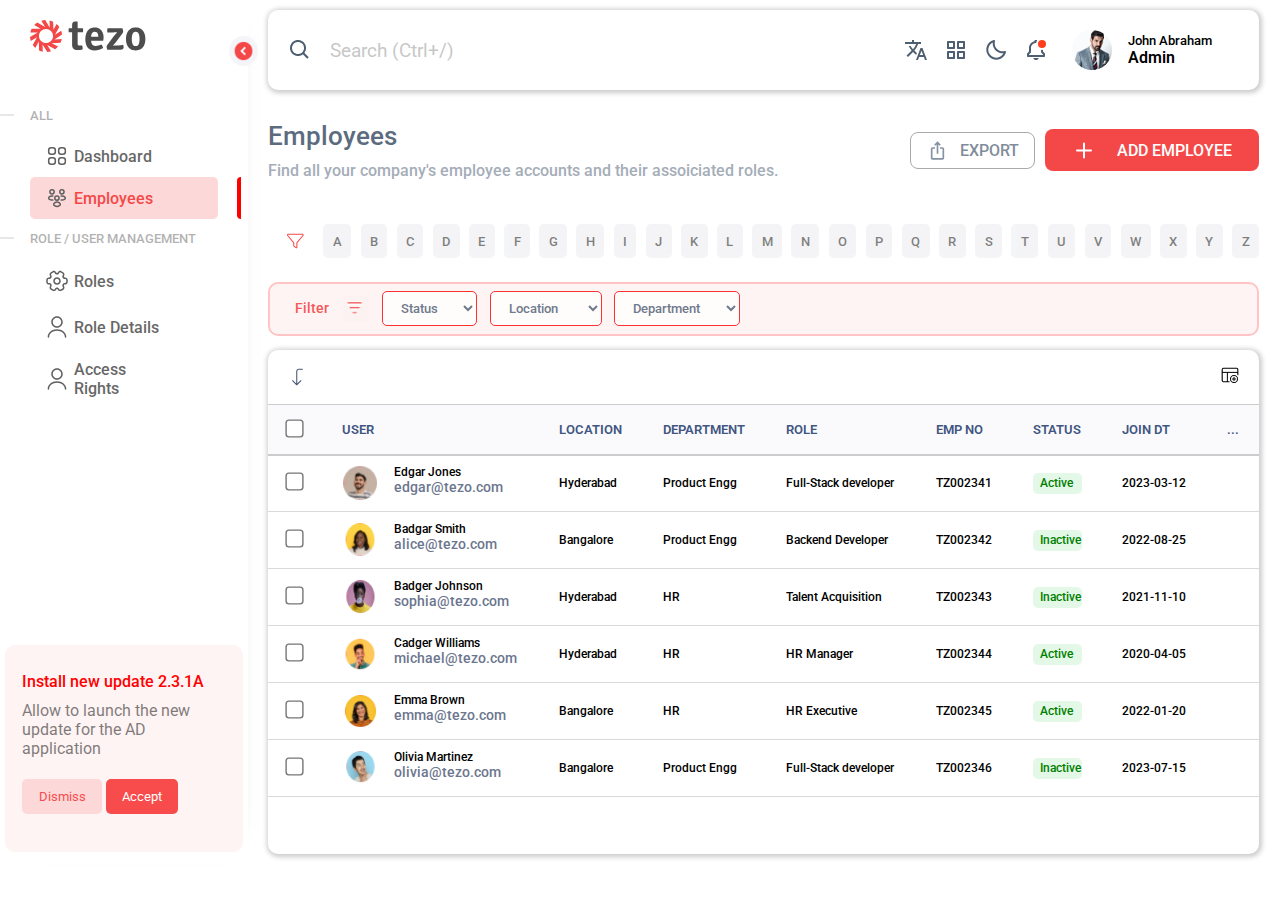
==== commit 1d8aa380: "working filter and 10 other functionality" ====
--- a/index.html
+++ b/index.html
@@ -193,9 +193,9 @@
             <img src="assets/interface/export.svg" alt="export" />
             <p>EXPORT</p>
           </button>
-          <button class="employees-header-btn-add-employee">
+          <button class="employees-header-btn-add-employee" onclick="handleAddEmployee()">
             <img src="assets/interface/add.svg" alt="" />
-            <a href="add-employee.html">ADD EMPLOYEE</a>
+            <p>ADD EMPLOYEE</p>
           </button>
         </div>
 
@@ -278,148 +278,7 @@
               </thead>
 
               <tbody class="employee-table-data">
-                
                 <!-- <tr class="employee-table-row">
-                  <td><input type="checkbox" name="check" /></td>
-                  <td>
-                    <div class="table-user">
-                      <img
-                        src="assets/user-profile-1.png"
-                        alt="user-profile-pic"
-                      />
-                      <div>
-                        <p class="user-profile-name">Adgar Jones</p>
-                        <p class="user-profile-email">edgar@tezo.com</p>
-                      </div>
-                    </div>
-                  </td>
-                  <td>Bangalore</td>
-                  <td>Product Engg</td>
-                  <td>Full-Stack Developer</td>
-                  <td>TZ002341</td>
-                  <td>
-                    <div class="status-btn">Active</div>
-                  </td>
-                  <td>12/03/2023</td>
-                  <td>...</td>
-                </tr>
-
-                <tr class="employee-table-row">
-                  <td><input type="checkbox" name="check" /></td>
-                  <td>
-                    <div class="table-user">
-                      <img
-                        src="assets/user-profile-2.png"
-                        alt="user-profile-pic"
-                      />
-                      <div>
-                        <p class="user-profile-name">Badgar Jones</p>
-                        <p class="user-profile-email">edgar@tezo.com</p>
-                      </div>
-                    </div>
-                  </td>
-                  <td>Hyderabad</td>
-                  <td>Product Engg</td>
-                  <td>Full-Stack Developer</td>
-                  <td>TZ002341</td>
-                  <td><div class="status-btn inactive">Inactive</div></td>
-                  <td>12/03/2023</td>
-                  <td>...</td>
-                </tr>
-
-                <tr class="employee-table-row">
-                  <td><input type="checkbox" name="check" /></td>
-                  <td>
-                    <div class="table-user">
-                      <img
-                        src="assets/user-profile-3.png"
-                        alt="user-profile-pic"
-                      />
-                      <div>
-                        <p class="user-profile-name">Badgar Jones</p>
-                        <p class="user-profile-email">edgar@tezo.com</p>
-                      </div>
-                    </div>
-                  </td>
-                  <td>Hyderabad</td>
-                  <td>HR</td>
-                  <td>Full-Stack Developer</td>
-                  <td>TZ002341</td>
-                  <td><div class="status-btn inactive">Inactive</div></td>
-                  <td>12/03/2023</td>
-                  <td>...</td>
-                </tr>
-
-                <tr class="employee-table-row">
-                  <td><input type="checkbox" name="check" /></td>
-                  <td>
-                    <div class="table-user">
-                      <img
-                        src="assets/user-profile-4.png"
-                        alt="user-profile-pic"
-                      />
-                      <div>
-                        <p class="user-profile-name">Cadgar Jones</p>
-                        <p class="user-profile-email">edgar@tezo.com</p>
-                      </div>
-                    </div>
-                  </td>
-                  <td>Bangalore</td>
-                  <td>Product Engg</td>
-                  <td>Full-Stack Developer</td>
-                  <td>TZ002341</td>
-                  <td><div class="status-btn">Active</div></td>
-                  <td>12/03/2023</td>
-                  <td>...</td>
-                </tr>
-
-                <tr class="employee-table-row">
-                  <td><input type="checkbox" name="check" /></td>
-                  <td>
-                    <div class="table-user">
-                      <img
-                        src="assets/user-profile-5.png"
-                        alt="user-profile-pic"
-                      />
-                      <div>
-                        <p class="user-profile-name">Dedgar Jones</p>
-                        <p class="user-profile-email">edgar@tezo.com</p>
-                      </div>
-                    </div>
-                  </td>
-                  <td>Hyderabad</td>
-                  <td>HR</td>
-                  <td>Full-Stack Developer</td>
-                  <td>TZ002341</td>
-                  <td><div class="status-btn inactive">Inactive</div></td>
-                  <td>12/03/2023</td>
-                  <td>...</td>
-                </tr>
-
-                <tr class="employee-table-row">
-                  <td><input type="checkbox" name="check" /></td>
-                  <td>
-                    <div class="table-user">
-                      <img
-                        src="assets/user-profile-6.png"
-                        alt="user-profile-pic"
-                      />
-                      <div>
-                        <p class="user-profile-name">Edgar Jones</p>
-                        <p class="user-profile-email">edgar@tezo.com</p>
-                      </div>
-                    </div>
-                  </td>
-                  <td>Bangalore</td>
-                  <td>Product Engg</td>
-                  <td>Full-Stack Developer</td>
-                  <td>TZ002341</td>
-                  <td><div class="status-btn">Active</div></td>
-                  <td>12/03/2023</td>
-                  <td>...</td>
-                </tr>
-
-                <tr class="employee-table-row">
                   <td><input type="checkbox" name="check" /></td>
                   <td>
                     <div class="table-user">
@@ -441,6 +300,7 @@
                   <td>12/03/2023</td>
                   <td>...</td>
                 </tr> -->
+                
               </tbody>
             </table>
           </div>
@@ -448,5 +308,7 @@
       </div>
     </div>
     <script src="script.js"></script>
+    <!-- <script src="addemployee.js" type="module"></script> -->
   </body>
 </html>
+ --- a/styles/style.css
+++ b/styles/style.css
@@ -378,6 +378,7 @@
 }
 
 .filter-options-btn{
+  
   opacity: 80%;
   background-color: white;
   font-weight: 500;
@@ -388,11 +389,13 @@
 }
 
 .filter-options-reset {
+  display: none;
   background-color: white;
   color: red;
 }
 
 .filter-options-apply {
+  display: none;
   margin-left: 1rem;
   background-color: #f44848;
   color: white;
--- a/styles/employee.css
+++ b/styles/employee.css
@@ -64,9 +64,11 @@
 
 .employee-table-section-header-del {
   width: 100%;
+  height: 3rem;
 }
 
 .btn-delete {
+  display: none;
   margin: 10px;
   padding: 1% 2%;
   border-radius: 5px;
@@ -187,3 +189,38 @@
   cursor: pointer;
   border-radius: 25px;
 }
+
+/* Ellipsis */
+.ellipsis{
+  position: relative;
+}
+.ellipsis:hover{
+  font-weight: 900;
+  cursor: pointer;
+}
+.ellipsis-menu{
+  z-index: 2;
+  height: 0px;
+  overflow: hidden;
+  position: absolute;
+  right: 24px;
+  margin-top: 15px 15px;
+  flex-direction: column;
+  border-radius: 8px;
+  font-size: 0.8rem;
+  background-color:#ff9494;
+  width: 10%;
+  transition: 0.2s ease;
+}
+.ellipsis-menu.active{
+  height: 120px;
+}
+
+.ellipsis-menu div{
+  padding: 8%;
+}
+.ellipsis-menu div:hover{
+  background-color: antiquewhite;
+  border-radius: 8px;
+  cursor: pointer;
+}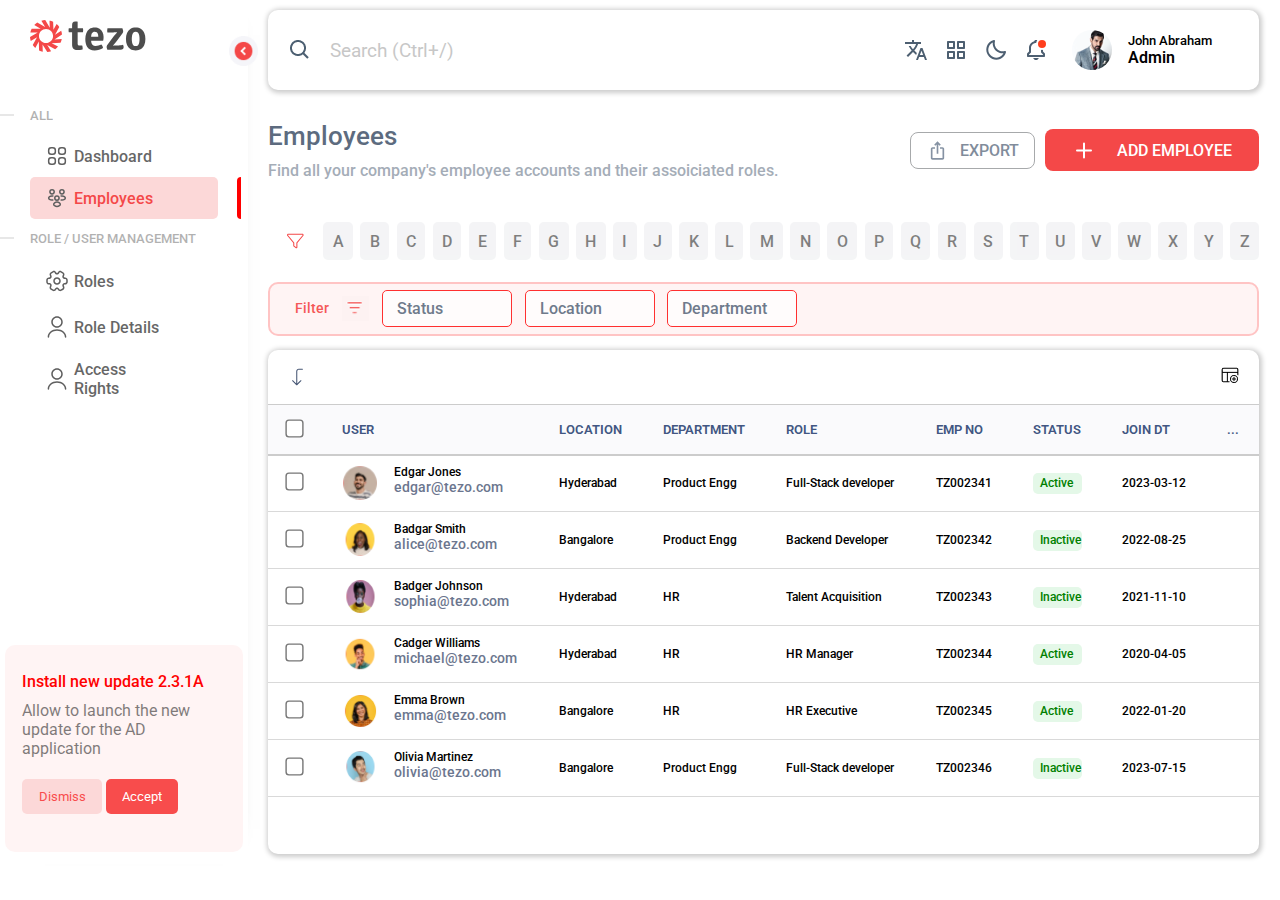
==== commit dd1f1fcf: "working-combined-filter and csv export" ====
--- a/index.html
+++ b/index.html
@@ -200,51 +200,67 @@
         </div>
 
         <!-- Filter Alphabets-->
-        <div class="filter">
-          <img
-            src="assets/interface/filter.svg"
-            class="filter-icon"
-            alt="filter"
-          />
-          <div class="filter-alphabets flex"></div>
-        </div>
-
-        <!-- Filters -->
-        <div class="filter-options flex">
-          <div class="filter-columns flex">
-            <div><p class="filter-options-title">Filter</p></div>
-            <img src="assets/filter-sort.png" alt="" />
-
-            <select class="filter-options-btn" name="filters" id="filters">
-              <option value="" hidden>Status</option>
-              <option value="Active">Active</option>
-              <option value="Inactive">Inactive</option>
-            </select>
-
-            <select class="filter-options-btn" name="filters" id="filter2">
-              <option value="" hidden>Location</option>
-              <option value="Hyderabad">Hyderabad</option>
-              <option value="Bangalore">Bangalore</option>
-            </select>
-
-            <select class="filter-options-btn" name="filters" id="filter3">
-              <option value="" hidden>Department</option>
-              <option value="Product Engg">Product Engg</option>
-              <option value="HR">HR</option>
-            </select>
-
-            
-          </div>
-
-          <div>
-            <button class="filter-options-btn filter-options-reset" onclick="resetFilter()">
-              Reset
-            </button>
-            <button class="filter-options-btn filter-options-apply" onclick="filterOptionsApply()">
-              Apply
-            </button>
-          </div>
-        </div>
+    <div class="filter">
+      <img
+        src="assets/interface/filter.svg"
+        class="filter-icon"
+        alt="filter"
+      />
+      <div class="filter-alphabets flex"></div>
+    </div>
+
+    <!-- Filters -->
+    <div class="filter-options flex">
+      <div class="filter-columns flex">
+        <div><p class="filter-options-title">Filter</p></div>
+        <img src="assets/filter-sort.png" alt="" />
+
+        <div>
+          <div class="placeholder" onclick="showDropdown(this)">
+            <div class="filter-options-btn">Status</div>
+          </div>
+          <div class="dropdown">
+            <div class="drop-down-menu status" onclick="addToFilter(this)">Active</div>
+            <div class="drop-down-menu status" onclick="addToFilter(this)">Inactive</div>
+          </div>
+        </div>
+
+        <div>
+          <div class="placeholder" onclick="showDropdown(this)">
+            <div class="filter-options-btn">Location</div>
+          </div>
+          <div class="dropdown">
+            <div class="drop-down-menu location" onclick="addToFilter(this)">Bangalore</div>
+            <div class="drop-down-menu location" onclick="addToFilter(this)">Hyderabad</div>
+          </div>
+        </div>
+
+        <div>
+          <div class="placeholder" onclick="showDropdown(this)">
+            <div class="filter-options-btn">Department</div>
+          </div>
+          <div class="dropdown">
+            <div class="drop-down-menu department" onclick="addToFilter(this)">Product Engg</div>
+            <div class="drop-down-menu department" onclick="addToFilter(this)">HR</div>
+          </div>
+        </div>
+      </div>
+
+      <div>
+        <button
+          class="filter-options-btn filter-options-reset"
+          onclick="resetFilter()"
+        >
+          Reset
+        </button>
+        <button
+          class="filter-options-btn filter-options-apply"
+          onclick="applyFilter()"
+        >
+          Apply
+        </button>
+      </div>
+    </div>
 
         <!-- Employee Table -->
         <div class="employee-table-section">
@@ -265,7 +281,7 @@
             <table class="employee-table">
               <thead>
                 <tr class="employee-table-row employee-table-row-heading">
-                  <th><input type="checkbox" name="check" /></th>
+                  <th><input type="checkbox" name="check" class="row-checkbox" /></th>
                   <th>USER <i class="fa-solid fa-sort"></i></th>
                   <th>LOCATION <i class="fa-solid fa-sort"></i></th>
                   <th>DEPARTMENT <i class="fa-solid fa-sort"></i></th>
--- a/styles/style.css
+++ b/styles/style.css
@@ -43,8 +43,8 @@
   accent-color: red;
 }
 
-.hide{
-  display: none  !important;
+.hide {
+  display: none !important;
 }
 
 /* side-panel */
@@ -56,12 +56,9 @@
   height: 96vh;
 }
 
-
 .side-panel-collapse-btn:hover {
   cursor: pointer;
 }
-
-
 
 .side-panel-header,
 .side-panel-content {
@@ -76,8 +73,7 @@
   position: relative;
 }
 
-
-.side-panel-bar{
+.side-panel-bar {
   position: absolute;
   left: -31px;
   width: 15px;
@@ -107,7 +103,7 @@
   border-radius: 5px;
 }
 
-.side-panel-header-container.collapsed{
+.side-panel-header-container.collapsed {
   grid-template-columns: 1fr;
 }
 
@@ -117,7 +113,7 @@
   justify-content: center;
   position: relative;
   padding: 3%;
-} 
+}
 
 /* .svg-container img.svg-image.svg-red {
   position: absolute;
@@ -141,11 +137,10 @@
 .active-selector {
   background-color: #fcd8d8;
 }
-.active-selector p{
+.active-selector p {
   color: #f44848;
   opacity: 100%;
 }
-
 
 .pseudo-side-bar {
   position: absolute;
@@ -159,11 +154,10 @@
   border-bottom-left-radius: 20px;
 }
 
-
-@media only screen and (max-width:1024px) {
-    .side-panel-title{
-      display: none;
-    }
+@media only screen and (max-width: 1024px) {
+  .side-panel-title {
+    display: none;
+  }
 }
 
 /* Update */
@@ -218,7 +212,7 @@
   left: -4%;
   transform: rotate(0deg);
 }
-.side-panel-collapse-btn.collapsed{
+.side-panel-collapse-btn.collapsed {
   transform: rotate(180deg);
 }
 
@@ -377,8 +371,11 @@
   font-weight: 500;
 }
 
-.filter-options-btn{
-  
+.placeholder {
+  position: relative;
+}
+.filter-options-btn {
+  width: 130px;
   opacity: 80%;
   background-color: white;
   font-weight: 500;
@@ -386,6 +383,33 @@
   padding: 8px 14px;
   border: 1px solid red;
   border-radius: 5px;
+  transition: 0.3s ease;
+}
+.filter-options-btn:hover {
+  cursor: pointer;
+}
+.dropdown {
+  position: absolute;
+  height: 0px;
+  overflow: hidden;
+}
+.dropdown.active {
+  font-weight: 600;
+  height: 100px;
+  transition: 0.3s ease;
+}
+.drop-down-menu {
+  width: 130px;
+  opacity: 80%;
+  background-color: white;
+  font-weight: 500;
+  color: #4c5c72;
+  padding: 8px 14px;
+  border: 1px solid red;
+  border-radius: 5px;
+}
+.drop-down-menu.active {
+  background-color: #ccc;
 }
 
 .filter-options-reset {
@@ -402,3 +426,49 @@
   opacity: 100%;
   border: 1px solid #f44848;
 }
+
+.filter {
+  height: 62px;
+  display: flex;
+  align-items: center;
+  margin-bottom: 1%;
+}
+
+.filter-icon {
+  margin: 3px 10px;
+}
+
+.filter-alphabets {
+  width: 100%;
+  justify-content: space-between;
+}
+
+.filter-alphabets button {
+  align-items: center;
+  padding: 1% 1%;
+  background-color: rgb(234, 235, 238);
+  border-radius: 5px;
+  opacity: 50%;
+  font-weight: 500;
+  border: none;
+}
+
+.filter-alphabets button:hover {
+  cursor: pointer;
+  background-color: #f44848;
+  opacity: 100%;
+  color: white;
+}
+
+.filter-alphabets button.active {
+  background-color: red;
+  opacity: 100%;
+  color: white;
+}
+
+.filter-alphabets button.not-allowed {
+  background-color: rgba(128, 128, 128, 0.525);
+  opacity: 10%;
+  cursor: not-allowed;
+  pointer-events: none;
+}
--- a/styles/employee.css
+++ b/styles/employee.css
@@ -16,7 +16,7 @@
   justify-content: space-between;
 }
 
-.filter-alphabets button {
+.filter-alphabets div {
   align-items: center;
   padding: 1% 1%;
   background-color: rgb(234, 235, 238);
@@ -26,14 +26,14 @@
   border: none;
 }
 
-.filter-alphabets button:hover {
+.filter-alphabets div:hover {
   cursor: pointer;
   background-color: #f44848;
   opacity: 100%;
   color: white;
 }
 
-.filter-alphabets button.active{
+.filter-alphabets div.active{
   background-color: red;
   opacity: 100%;
   color: white;
@@ -213,7 +213,8 @@
   transition: 0.2s ease;
 }
 .ellipsis-menu.active{
-  height: 120px;
+  height: 100px;
+  width: 100px;
 }
 
 .ellipsis-menu div{
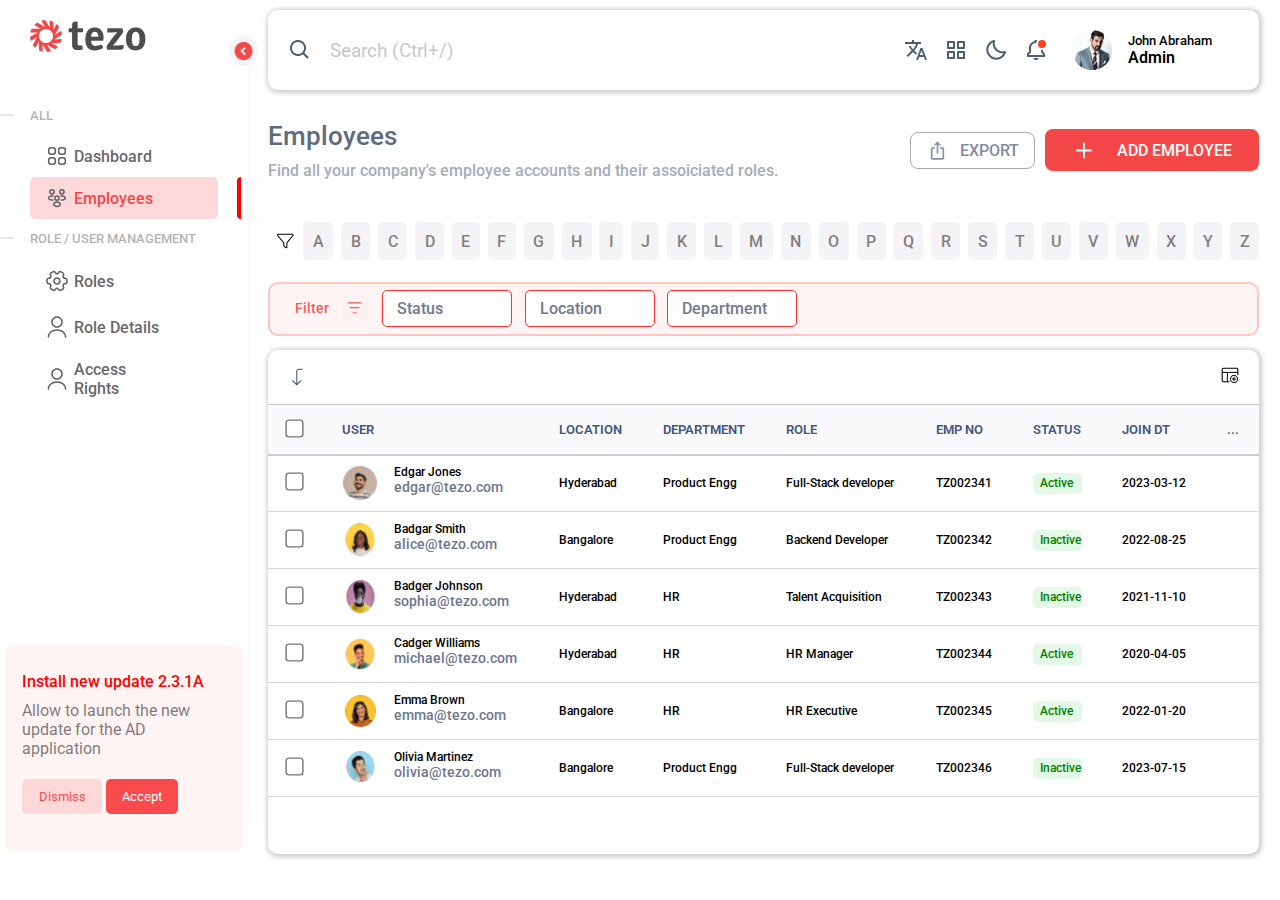
==== commit b5639bd8: "added delete functionality" ====
--- a/index.html
+++ b/index.html
@@ -203,8 +203,9 @@
     <div class="filter">
       <img
         src="assets/interface/filter.svg"
-        class="filter-icon"
+        class="remove-filter-btn"
         alt="filter"
+        onclick="resetAlphabetFilter()"
       />
       <div class="filter-alphabets flex"></div>
     </div>
@@ -242,6 +243,7 @@
           <div class="dropdown">
             <div class="drop-down-menu department" onclick="addToFilter(this)">Product Engg</div>
             <div class="drop-down-menu department" onclick="addToFilter(this)">HR</div>
+            <div class="drop-down-menu department" onclick="addToFilter(this)">UI/UX</div>
           </div>
         </div>
       </div>
@@ -270,7 +272,7 @@
                 src="assets/interface/arrow-turn-left-down.svg"
                 alt="arrow-turn-left-down"
               />
-              <button class="btn-delete">Delete</button>
+              <button class="btn-delete" onclick="deleteRows()">Delete</button>
             </div>
 
             <div class="employee-table-section-header-table-add">
@@ -281,7 +283,7 @@
             <table class="employee-table">
               <thead>
                 <tr class="employee-table-row employee-table-row-heading">
-                  <th><input type="checkbox" name="check" class="row-checkbox" /></th>
+                  <th><label><input type="checkbox" name="check" id="check-box" class="row-checkbox first-checkbox" onchange="displayDelete(this,undefined)"/></label></th>
                   <th>USER <i class="fa-solid fa-sort"></i></th>
                   <th>LOCATION <i class="fa-solid fa-sort"></i></th>
                   <th>DEPARTMENT <i class="fa-solid fa-sort"></i></th>
--- a/styles/style.css
+++ b/styles/style.css
@@ -389,6 +389,8 @@
   cursor: pointer;
 }
 .dropdown {
+  z-index: 3;
+  font-size: 0.8rem;
   position: absolute;
   height: 0px;
   overflow: hidden;
--- a/styles/employee.css
+++ b/styles/employee.css
@@ -45,7 +45,6 @@
   cursor: not-allowed;
   pointer-events: none;
 }
-
 
 /* Employee Table */
 
